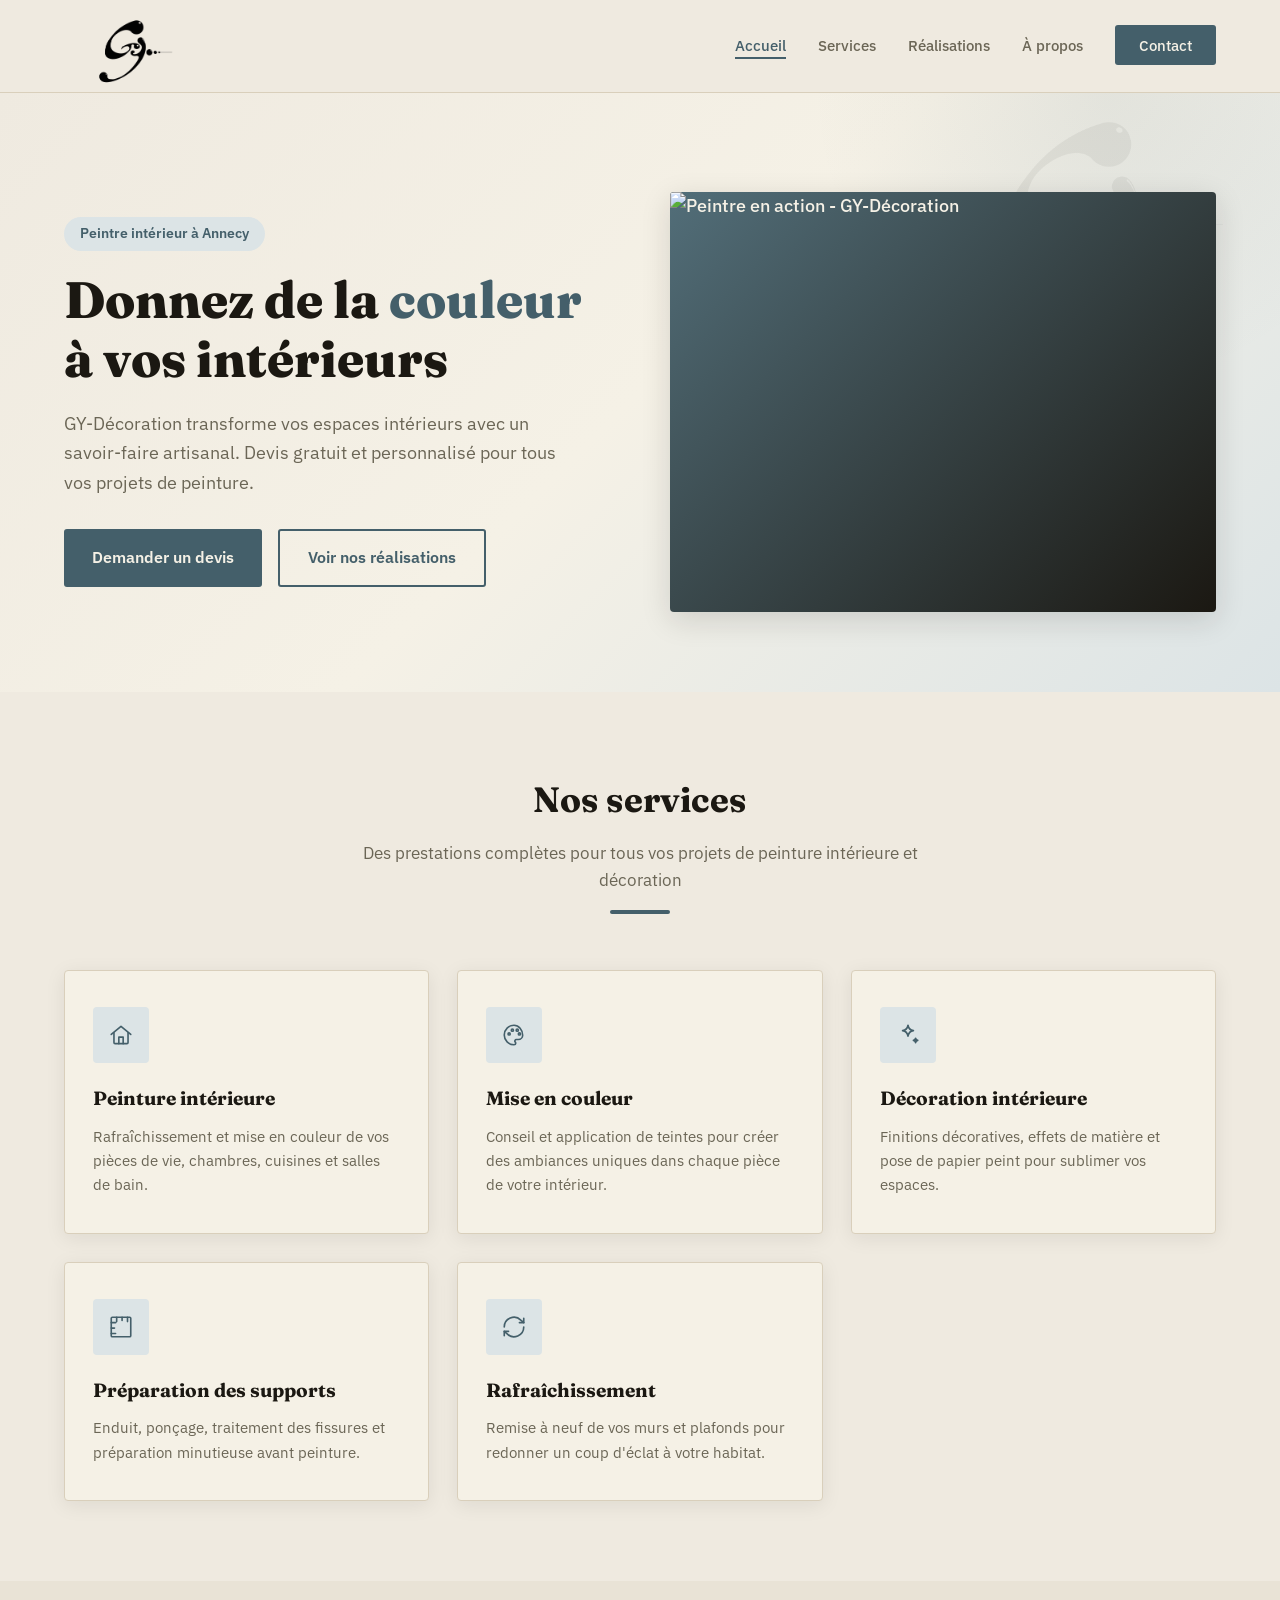
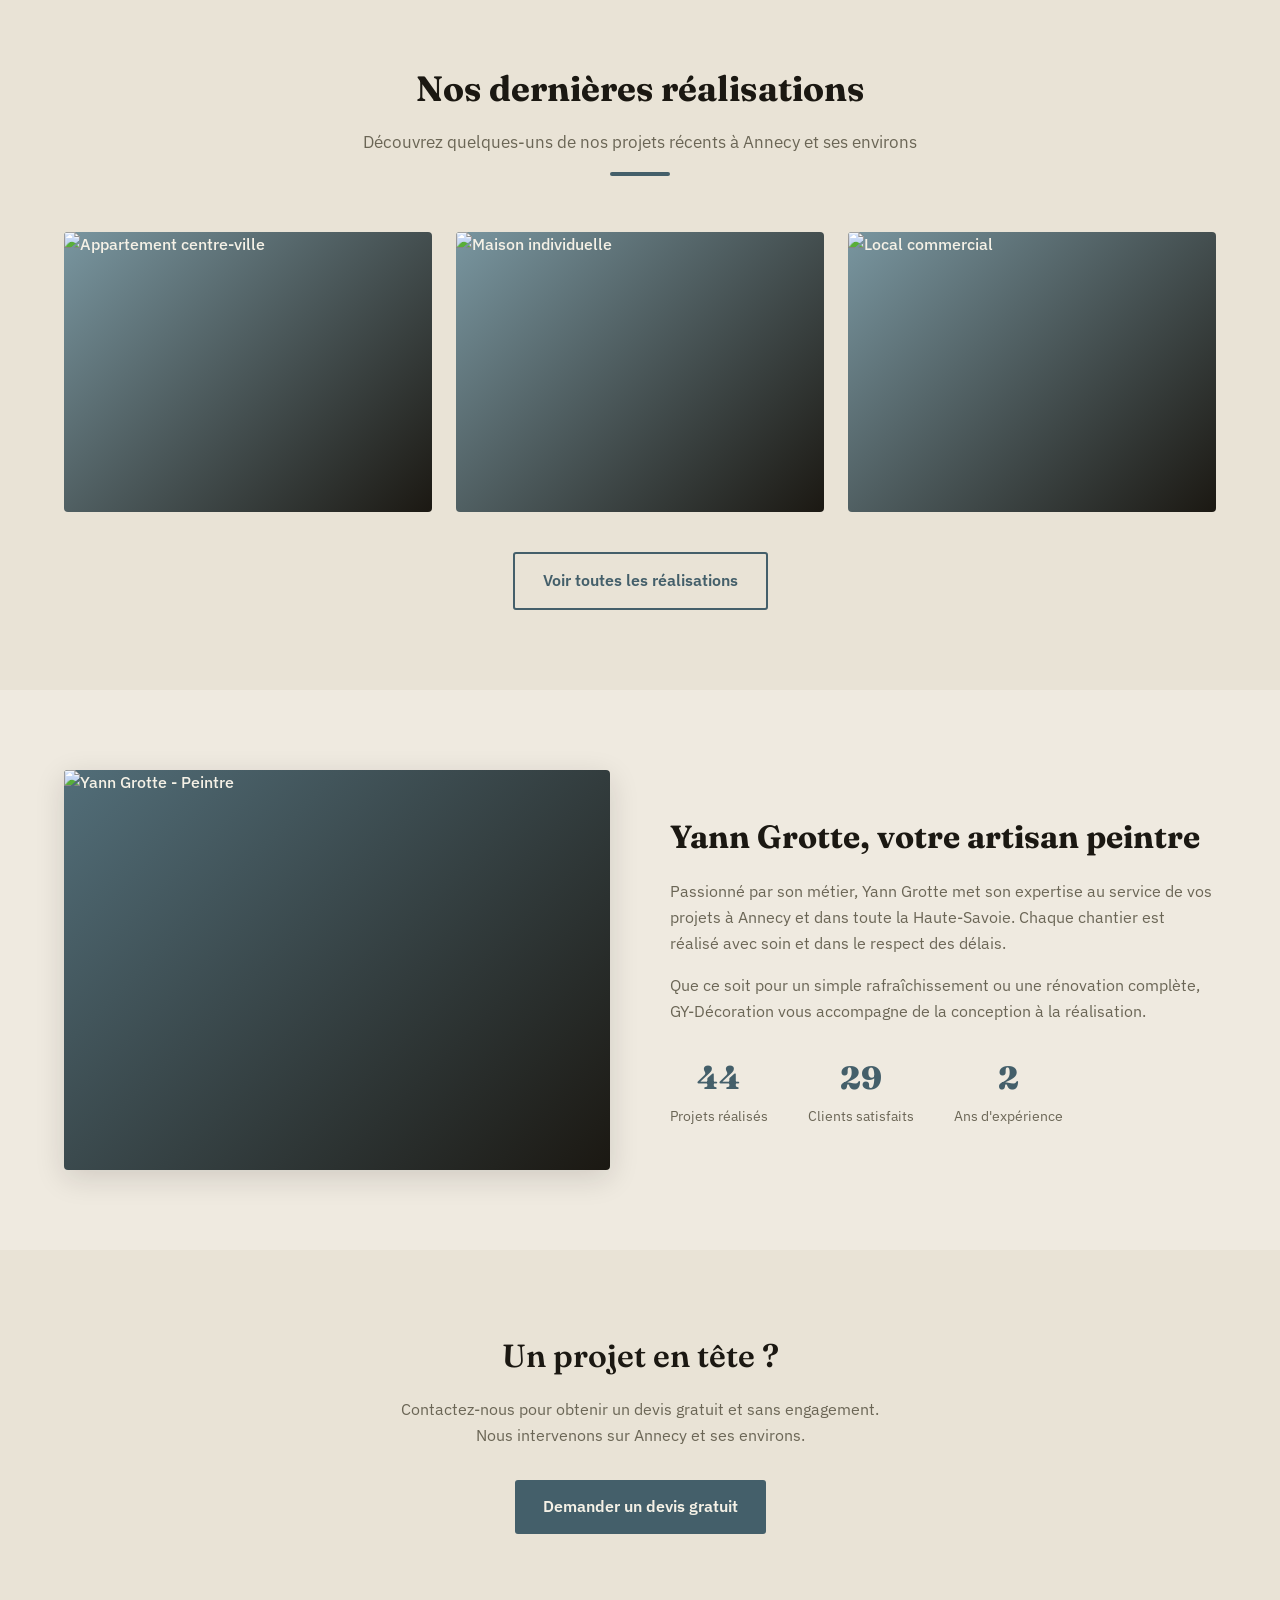
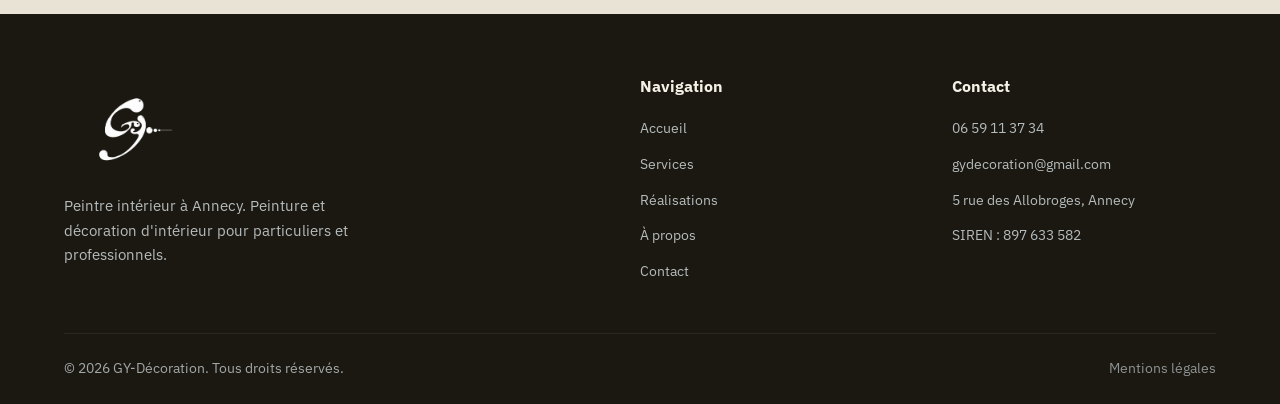
==== index.html @ 1b8e7535 "Site vitrine GY-Décoration : direction Noir & Matière, formulaire fonctionnel, mentions légales et S" ====
<!doctype html>
<html lang="fr">
  <head>
    <meta charset="UTF-8" />
    <meta name="viewport" content="width=device-width, initial-scale=1.0" />
    <title>GY-Décoration | Peintre intérieur à Annecy</title>
    <meta
      name="description"
      content="GY-Décoration, votre peintre intérieur à Annecy. Yann Grotte vous accompagne dans tous vos projets de peinture et décoration d'intérieur."
    />
    <meta property="og:type" content="website" />
    <meta property="og:title" content="GY-Décoration | Peintre intérieur à Annecy" />
    <meta property="og:description" content="GY-Décoration, votre peintre intérieur à Annecy. Yann Grotte vous accompagne dans tous vos projets de peinture et décoration d'intérieur." />
    <meta property="og:image" content="https://gy-decoration.fr/img/logo-gy.png" />
    <meta property="og:url" content="https://gy-decoration.fr/index.html" />
    <meta property="og:locale" content="fr_FR" />
    <meta name="twitter:card" content="summary_large_image" />
    <meta name="twitter:title" content="GY-Décoration | Peintre intérieur à Annecy" />
    <meta name="twitter:description" content="GY-Décoration, votre peintre intérieur à Annecy. Yann Grotte vous accompagne dans tous vos projets de peinture et décoration d'intérieur." />
    <meta name="twitter:image" content="https://gy-decoration.fr/img/logo-gy.png" />
    <link rel="canonical" href="https://gy-decoration.fr/index.html" />
    <link rel="preconnect" href="https://fonts.googleapis.com" />
    <link rel="preconnect" href="https://fonts.gstatic.com" crossorigin />
    <link
      href="https://fonts.googleapis.com/css2?family=Fraunces:opsz,wght@9..144,400;9..144,600&family=IBM+Plex+Sans:wght@400;500;600&display=swap"
      rel="stylesheet"
    />
    <link rel="icon" href="img/logo-gy.png" type="image/png" />
    <link rel="stylesheet" href="css/style.css" />
  </head>
  <body>
    <!-- HEADER -->
    <header class="header" id="header">
      <div class="container">
        <a href="index.html" class="logo"
          ><img src="img/logo-gy.png" alt=""
        /></a>
        <nav>
          <ul class="nav-links" id="navLinks">
            <li><a href="index.html" class="active">Accueil</a></li>
            <li><a href="services.html">Services</a></li>
            <li><a href="realisations.html">Réalisations</a></li>
            <li><a href="a-propos.html">À propos</a></li>
            <li><a href="contact.html" class="nav-cta">Contact</a></li>
          </ul>
        </nav>
        <button class="burger" id="burger" aria-label="Menu">
          <span></span>
          <span></span>
          <span></span>
        </button>
      </div>
    </header>

    <!-- HERO -->
    <section class="hero">
      <img src="img/logo-gy.png" alt="" class="hero-watermark" />
      <div class="container">
        <div class="hero-content">
          <span class="hero-badge">Peintre intérieur à Annecy</span>
          <h1>
            Donnez de la <span class="highlight">couleur</span> à vos intérieurs
          </h1>
          <p>
            GY-Décoration transforme vos espaces intérieurs avec un savoir-faire
            artisanal. Devis gratuit et personnalisé pour tous vos projets de
            peinture.
          </p>
          <div class="hero-buttons">
            <a href="contact.html" class="btn btn-primary">Demander un devis</a>
            <a href="realisations.html" class="btn btn-outline"
              >Voir nos réalisations</a
            >
          </div>
        </div>
        <div class="hero-image">
          <img
            src="https://images.pexels.com/photos/6474471/pexels-photo-6474471.jpeg?auto=compress&cs=tinysrgb&w=800&h=600&fit=crop"
            alt="Peintre en action - GY-Décoration"
            class="placeholder-img"
            style="object-fit: cover"
          />
        </div>
      </div>
    </section>

    <!-- SERVICES APERCU -->
    <section class="section" id="services">
      <div class="container">
        <div class="section-header">
          <h2>Nos services</h2>
          <p>
            Des prestations complètes pour tous vos projets de peinture
            intérieure et décoration
          </p>
          <div class="line"></div>
        </div>
        <div class="services-grid">
          <div class="service-card">
            <div class="service-icon"><svg viewBox="0 0 24 24" fill="none" stroke="currentColor" stroke-width="1.5" stroke-linecap="round" stroke-linejoin="round" width="26" height="26"><path d="M3 11.5 12 4l9 7.5"/><path d="M5.5 10v9a1 1 0 0 0 1 1h11a1 1 0 0 0 1-1v-9"/><path d="M10 20v-6h4v6"/></svg></div>
            <h3>Peinture intérieure</h3>
            <p>
              Rafraîchissement et mise en couleur de vos pièces de vie,
              chambres, cuisines et salles de bain.
            </p>
          </div>
          <div class="service-card">
            <div class="service-icon"><svg viewBox="0 0 24 24" fill="none" stroke="currentColor" stroke-width="1.5" stroke-linecap="round" stroke-linejoin="round" width="26" height="26"><path d="M12 3a9 9 0 1 0 0 18c1.1 0 1.6-.6 1.6-1.4 0-.4-.15-.75-.4-1a1.4 1.4 0 0 1 1-2.4H16a4 4 0 0 0 4-4c0-5-3.6-9.2-8-9.2Z"/><circle cx="7.5" cy="11" r="1"/><circle cx="10.5" cy="7.5" r="1"/><circle cx="15" cy="7.5" r="1"/><circle cx="17" cy="11" r="1"/></svg></div>
            <h3>Mise en couleur</h3>
            <p>
              Conseil et application de teintes pour créer des ambiances uniques
              dans chaque pièce de votre intérieur.
            </p>
          </div>
          <div class="service-card">
            <div class="service-icon"><svg viewBox="0 0 24 24" fill="none" stroke="currentColor" stroke-width="1.5" stroke-linecap="round" stroke-linejoin="round" width="26" height="26"><path d="M12 3c.6 3.2 2 4.6 5 5-3 .4-4.4 1.8-5 5-.6-3.2-2-4.6-5-5 3-.4 4.4-1.8 5-5Z"/><path d="M19 15c.2 1.2.8 1.8 2 2-1.2.2-1.8.8-2 2-.2-1.2-.8-1.8-2-2 1.2-.2 1.8-.8 2-2Z"/></svg></div>
            <h3>Décoration intérieure</h3>
            <p>
              Finitions décoratives, effets de matière et pose de papier peint
              pour sublimer vos espaces.
            </p>
          </div>
          <div class="service-card">
            <div class="service-icon"><svg viewBox="0 0 24 24" fill="none" stroke="currentColor" stroke-width="1.5" stroke-linecap="round" stroke-linejoin="round" width="26" height="26"><rect x="3" y="3" width="18" height="18" rx="1"/><path d="M3 8h4M3 13h3M3 18h4M8 3v4M13 3v3M18 3v4"/></svg></div>
            <h3>Préparation des supports</h3>
            <p>
              Enduit, ponçage, traitement des fissures et préparation minutieuse
              avant peinture.
            </p>
          </div>
          <div class="service-card">
            <div class="service-icon"><svg viewBox="0 0 24 24" fill="none" stroke="currentColor" stroke-width="1.5" stroke-linecap="round" stroke-linejoin="round" width="26" height="26"><path d="M3 12a9 9 0 0 1 15.3-6.4L21 8"/><path d="M21 4v4h-4"/><path d="M21 12a9 9 0 0 1-15.3 6.4L3 16"/><path d="M3 20v-4h4"/></svg></div>
            <h3>Rafraîchissement</h3>
            <p>
              Remise à neuf de vos murs et plafonds pour redonner un coup
              d'éclat à votre habitat.
            </p>
          </div>
        </div>
      </div>
    </section>

    <!-- REALISATIONS APERCU -->
    <section class="section section-alt">
      <div class="container">
        <div class="section-header">
          <h2>Nos dernières réalisations</h2>
          <p>
            Découvrez quelques-uns de nos projets récents à Annecy et ses
            environs
          </p>
          <div class="line"></div>
        </div>
        <div class="gallery-grid">
          <div class="gallery-item">
            <img
              src="https://images.pexels.com/photos/1643383/pexels-photo-1643383.jpeg?auto=compress&cs=tinysrgb&w=600&h=400&fit=crop"
              alt="Appartement centre-ville"
              class="placeholder-img"
              style="object-fit: cover"
            />
            <div class="gallery-overlay">
              <h3>Appartement centre-ville</h3>
              <p>Peinture intérieure complète</p>
            </div>
          </div>
          <div class="gallery-item">
            <img
              src="https://images.pexels.com/photos/3316922/pexels-photo-3316922.jpeg?auto=compress&cs=tinysrgb&w=600&h=400&fit=crop"
              alt="Maison individuelle"
              class="placeholder-img"
              style="object-fit: cover"
            />
            <div class="gallery-overlay">
              <h3>Maison individuelle</h3>
              <p>Peinture séjour et chambres</p>
            </div>
          </div>
          <div class="gallery-item">
            <img
              src="https://images.pexels.com/photos/6035357/pexels-photo-6035357.jpeg?auto=compress&cs=tinysrgb&w=600&h=400&fit=crop"
              alt="Local commercial"
              class="placeholder-img"
              style="object-fit: cover"
            />
            <div class="gallery-overlay">
              <h3>Local commercial</h3>
              <p>Peinture et décoration intérieure</p>
            </div>
          </div>
        </div>
        <div style="text-align: center; margin-top: 40px">
          <a href="realisations.html" class="btn btn-outline"
            >Voir toutes les réalisations</a
          >
        </div>
      </div>
    </section>

    <!-- A PROPOS APERCU -->
    <section class="section">
      <div class="container">
        <div class="about-content">
          <div class="about-image">
            <img
              src="https://images.pexels.com/photos/5691471/pexels-photo-5691471.jpeg?auto=compress&cs=tinysrgb&w=600&h=500&fit=crop"
              alt="Yann Grotte - Peintre"
              class="placeholder-img"
              style="object-fit: cover"
            />
          </div>
          <div class="about-text">
            <h2>Yann Grotte, votre artisan peintre</h2>
            <p>
              Passionné par son métier, Yann Grotte met son expertise au service
              de vos projets à Annecy et dans toute la Haute-Savoie. Chaque
              chantier est réalisé avec soin et dans le respect des délais.
            </p>
            <p>
              Que ce soit pour un simple rafraîchissement ou une rénovation
              complète, GY-Décoration vous accompagne de la conception à la
              réalisation.
            </p>
            <div class="about-stats">
              <div class="stat">
                <span class="number" data-count="150">0</span>
                <span class="label">Projets réalisés</span>
              </div>
              <div class="stat">
                <span class="number" data-count="100">0</span>
                <span class="label">Clients satisfaits</span>
              </div>
              <div class="stat">
                <span class="number" data-count="10">0</span>
                <span class="label">Ans d'expérience</span>
              </div>
            </div>
          </div>
        </div>
      </div>
    </section>

    <!-- CTA -->
    <section class="section section-alt">
      <div class="container" style="text-align: center">
        <h2
          style="font-size: 2rem; color: var(--blue-900); margin-bottom: 16px"
        >
          Un projet en tête ?
        </h2>
        <p
          style="
            color: var(--gray-600);
            margin-bottom: 32px;
            max-width: 500px;
            margin-left: auto;
            margin-right: auto;
          "
        >
          Contactez-nous pour obtenir un devis gratuit et sans engagement. Nous
          intervenons sur Annecy et ses environs.
        </p>
        <a href="contact.html" class="btn btn-primary"
          >Demander un devis gratuit</a
        >
      </div>
    </section>

    <!-- FOOTER -->
    <footer class="footer">
      <div class="container">
        <div class="footer-grid">
          <div class="footer-brand">
            <a href="index.html" class="logo"
              ><img src="img/logo-gy.png" alt=""
            /></a>
            <p>
              Peintre intérieur à Annecy. Peinture et décoration d'intérieur
              pour particuliers et professionnels.
            </p>
          </div>
          <div>
            <h4>Navigation</h4>
            <ul>
              <li><a href="index.html">Accueil</a></li>
              <li><a href="services.html">Services</a></li>
              <li><a href="realisations.html">Réalisations</a></li>
              <li><a href="a-propos.html">À propos</a></li>
              <li><a href="contact.html">Contact</a></li>
            </ul>
          </div>
          <div>
            <h4>Contact</h4>
            <ul>
              <li><a href="tel:0659113734">06 59 11 37 34</a></li>
              <li>
                <a href="mailto:gydecoration@gmail.com"
                  >gydecoration@gmail.com</a
                >
              </li>
              <li><a href="#">5 rue des Allobroges, Annecy</a></li>
              <li><a href="#">SIREN : 897 633 582</a></li>
            </ul>
          </div>
        </div>
        <div class="footer-bottom">
          <span>&copy; 2026 GY-Décoration. Tous droits réservés.</span>
          <span><a href="mentions-legales.html" style="opacity: 0.85">Mentions légales</a></span>
        </div>
      </div>
    </footer>

    <script src="js/main.js"></script>
  </body>
</html>
---- css/style.css ----
/* ===== RESET & BASE ===== */
*,
*::before,
*::after {
  margin: 0;
  padding: 0;
  box-sizing: border-box;
}

:root {
  /* Direction "Noir et Matiere" : les noms de variables sont conserves
     pour ne pas casser les var() utilisees en inline dans les pages,
     mais portent desormais la palette plâtre, encre et ardoise. */
  --blue-900: #1b1812;
  --blue-700: #445f6a;
  --blue-600: #526e79;
  --blue-500: #7996a0;
  --blue-100: #dce4e6;
  --blue-50: #efeae0;
  --white: #f5f1e6;
  --gray-50: #e9e3d6;
  --gray-100: #e4dcc8;
  --gray-200: #d9cfbb;
  --gray-400: #a69c89;
  --gray-600: #6b6656;
  --gray-800: #2a251c;
  --shadow: 0 4px 20px rgba(27, 24, 18, 0.08);
  --shadow-lg: 0 8px 30px rgba(27, 24, 18, 0.14);
  --radius: 4px;
  --transition: 0.3s ease;
}

html {
  scroll-behavior: smooth;
}

body {
  font-family: 'IBM Plex Sans', system-ui, -apple-system, sans-serif;
  color: var(--gray-800);
  line-height: 1.6;
  background: var(--blue-50);
}

h1, h2, h3,
.hero h1,
.section-header h2,
.about-text h2,
.service-card h3,
.gallery-overlay h3,
.stat .number,
.contact-info h3,
.contact-form h3 {
  font-family: 'Fraunces', serif;
  font-weight: 600;
}

a {
  text-decoration: none;
  color: inherit;
}

ul {
  list-style: none;
}

img {
  max-width: 100%;
  display: block;
}

.container {
  max-width: 1200px;
  margin: 0 auto;
  padding: 0 24px;
}

/* ===== HEADER ===== */
.header {
  position: fixed;
  top: 0;
  left: 0;
  width: 100%;
  z-index: 1000;
  background: rgba(239, 234, 224, 0.92);
  backdrop-filter: blur(10px);
  border-bottom: 1px solid var(--gray-200);
  transition: var(--transition);
}

.header.scrolled {
  box-shadow: var(--shadow);
}

.header .container {
  display: flex;
  align-items: center;
  justify-content: space-between;
  height: 92px;
}

.logo {
  height: 100px;
  width: 150px;
  object-fit: contain;
}

.logo span {
  color: var(--blue-900);
}

.nav-links {
  display: flex;
  gap: 32px;
}

.nav-links a {
  font-size: 0.95rem;
  font-weight: 500;
  color: var(--gray-600);
  transition: var(--transition);
  position: relative;
}

.nav-links a::after {
  content: '';
  position: absolute;
  bottom: -4px;
  left: 0;
  width: 0;
  height: 2px;
  background: var(--blue-700);
  transition: var(--transition);
}

.nav-links a:hover,
.nav-links a.active {
  color: var(--blue-700);
}

.nav-links a:hover::after,
.nav-links a.active::after {
  width: 100%;
}

.nav-cta {
  background: var(--blue-700);
  color: var(--white) !important;
  padding: 10px 24px;
  border-radius: 3px;
  font-weight: 600;
  transition: var(--transition);
}

.nav-cta::after {
  display: none !important;
}

.nav-cta:hover {
  background: var(--blue-900);
  color: var(--white) !important;
}

/* Burger menu */
.burger {
  display: none;
  flex-direction: column;
  gap: 5px;
  cursor: pointer;
  background: none;
  border: none;
  padding: 4px;
}

.burger span {
  width: 24px;
  height: 2px;
  background: var(--gray-800);
  transition: var(--transition);
  border-radius: 2px;
}

.burger.active span:nth-child(1) {
  transform: rotate(45deg) translate(5px, 5px);
}

.burger.active span:nth-child(2) {
  opacity: 0;
}

.burger.active span:nth-child(3) {
  transform: rotate(-45deg) translate(5px, -5px);
}

/* ===== HERO ===== */
.hero {
  margin-top: 92px;
  padding: 100px 0 80px;
  background: linear-gradient(135deg, var(--blue-50) 0%, var(--white) 50%, var(--blue-100) 100%);
  position: relative;
  overflow: hidden;
}

.hero-watermark {
  position: absolute;
  top: -8%;
  right: -6%;
  width: 480px;
  max-width: 45vw;
  opacity: 0.05;
  pointer-events: none;
  z-index: 0;
}

.hero::before {
  content: '';
  position: absolute;
  top: -50%;
  right: -10%;
  width: 600px;
  height: 600px;
  border-radius: 50%;
  background: radial-gradient(circle, rgba(68, 95, 106, 0.08) 0%, transparent 70%);
}

.hero .container {
  display: flex;
  align-items: center;
  gap: 60px;
  position: relative;
  z-index: 1;
}

.hero-content {
  flex: 1;
}

.hero-badge {
  display: inline-block;
  background: var(--blue-100);
  color: var(--blue-700);
  padding: 6px 16px;
  border-radius: 20px;
  font-size: 0.85rem;
  font-weight: 600;
  margin-bottom: 20px;
}

.hero h1 {
  font-size: 3.2rem;
  font-weight: 800;
  line-height: 1.15;
  color: var(--blue-900);
  margin-bottom: 20px;
}

.hero h1 .highlight {
  color: var(--blue-700);
}

.hero p {
  font-size: 1.15rem;
  color: var(--gray-600);
  max-width: 500px;
  margin-bottom: 32px;
}

.hero-buttons {
  display: flex;
  gap: 16px;
  flex-wrap: wrap;
}

.hero-image {
  flex: 1;
  position: relative;
}

.hero-image .placeholder-img {
  width: 100%;
  height: 420px;
  background: linear-gradient(135deg, var(--blue-600), var(--blue-900));
  border-radius: var(--radius);
  display: flex;
  align-items: center;
  justify-content: center;
  color: var(--white);
  font-size: 1.1rem;
  font-weight: 500;
  box-shadow: var(--shadow-lg);
}

/* ===== BUTTONS ===== */
.btn {
  display: inline-flex;
  align-items: center;
  gap: 8px;
  padding: 14px 28px;
  border-radius: 3px;
  font-size: 1rem;
  font-weight: 600;
  cursor: pointer;
  transition: var(--transition);
  border: none;
}

.btn-primary {
  background: var(--blue-700);
  color: var(--white);
}

.btn-primary:hover {
  background: var(--blue-900);
  transform: translateY(-2px);
  box-shadow: 0 4px 12px rgba(27, 24, 18, 0.25);
}

.btn-outline {
  background: transparent;
  color: var(--blue-700);
  border: 2px solid var(--blue-700);
}

.btn-outline:hover {
  background: var(--blue-700);
  color: var(--white);
  transform: translateY(-2px);
}

/* ===== SECTIONS ===== */
.section {
  padding: 80px 0;
}

.section-alt {
  background: var(--gray-50);
}

.section-header {
  text-align: center;
  margin-bottom: 56px;
}

.section-header h2 {
  font-size: 2.2rem;
  font-weight: 700;
  color: var(--blue-900);
  margin-bottom: 12px;
}

.section-header p {
  font-size: 1.05rem;
  color: var(--gray-600);
  max-width: 600px;
  margin: 0 auto;
}

.section-header .line {
  width: 60px;
  height: 4px;
  background: var(--blue-700);
  border-radius: 2px;
  margin: 16px auto 0;
}

/* ===== SERVICES ===== */
.services-grid {
  display: grid;
  grid-template-columns: repeat(3, 1fr);
  gap: 28px;
}

.service-card {
  background: var(--white);
  padding: 36px 28px;
  border-radius: var(--radius);
  box-shadow: var(--shadow);
  transition: var(--transition);
  border: 1px solid var(--gray-200);
}

.service-card:hover {
  transform: translateY(-6px);
  box-shadow: var(--shadow-lg);
  border-color: var(--blue-500);
}

.service-icon {
  width: 56px;
  height: 56px;
  background: var(--blue-100);
  color: var(--blue-700);
  border-radius: 4px;
  display: flex;
  align-items: center;
  justify-content: center;
  font-size: 1.6rem;
  margin-bottom: 20px;
}

.service-card h3 {
  font-size: 1.2rem;
  font-weight: 700;
  color: var(--blue-900);
  margin-bottom: 10px;
}

.service-card p {
  font-size: 0.95rem;
  color: var(--gray-600);
}

/* ===== REALISATIONS ===== */
.gallery-grid {
  display: grid;
  grid-template-columns: repeat(3, 1fr);
  gap: 24px;
}

.gallery-item {
  position: relative;
  border-radius: var(--radius);
  overflow: hidden;
  cursor: pointer;
}

.gallery-item .placeholder-img {
  width: 100%;
  height: 280px;
  background: linear-gradient(135deg, var(--blue-500), var(--blue-900));
  display: flex;
  align-items: center;
  justify-content: center;
  color: var(--white);
  font-weight: 500;
  transition: var(--transition);
}

.gallery-overlay {
  position: absolute;
  inset: 0;
  background: linear-gradient(to top, rgba(27, 24, 18, 0.85), transparent);
  display: flex;
  flex-direction: column;
  justify-content: flex-end;
  padding: 24px;
  opacity: 0;
  transition: var(--transition);
}

.gallery-item:hover .gallery-overlay {
  opacity: 1;
}

.gallery-item:hover .placeholder-img {
  transform: scale(1.05);
}

.gallery-overlay h3 {
  color: var(--white);
  font-size: 1.1rem;
  margin-bottom: 4px;
}

.gallery-overlay p {
  color: var(--blue-100);
  font-size: 0.9rem;
}

/* ===== A PROPOS ===== */
.about-content {
  display: flex;
  align-items: center;
  gap: 60px;
}

.about-image {
  flex: 1;
}

.about-image .placeholder-img {
  width: 100%;
  height: 400px;
  background: linear-gradient(135deg, var(--blue-600), var(--blue-900));
  border-radius: var(--radius);
  display: flex;
  align-items: center;
  justify-content: center;
  color: var(--white);
  font-weight: 500;
  box-shadow: var(--shadow-lg);
}

.about-text {
  flex: 1;
}

.about-text h2 {
  font-size: 2rem;
  font-weight: 700;
  color: var(--blue-900);
  margin-bottom: 16px;
}

.about-text p {
  color: var(--gray-600);
  margin-bottom: 16px;
  font-size: 1.02rem;
}

.about-stats {
  display: flex;
  gap: 40px;
  margin-top: 28px;
}

.stat {
  text-align: center;
}

.stat .number {
  font-size: 2rem;
  font-weight: 800;
  color: var(--blue-700);
  display: block;
}

.stat .label {
  font-size: 0.85rem;
  color: var(--gray-600);
  margin-top: 4px;
}

/* ===== CONTACT ===== */
.contact-wrapper {
  display: grid;
  grid-template-columns: 1fr 1fr;
  gap: 48px;
}

.contact-info h3 {
  font-size: 1.4rem;
  font-weight: 700;
  color: var(--blue-900);
  margin-bottom: 16px;
}

.contact-info p {
  color: var(--gray-600);
  margin-bottom: 28px;
}

.contact-detail {
  display: flex;
  align-items: center;
  gap: 16px;
  margin-bottom: 20px;
}

.contact-detail .icon {
  width: 48px;
  height: 48px;
  background: var(--blue-100);
  color: var(--blue-700);
  border-radius: 4px;
  display: flex;
  align-items: center;
  justify-content: center;
  font-size: 1.2rem;
  flex-shrink: 0;
}

.contact-detail .text strong {
  display: block;
  color: var(--blue-900);
  font-size: 0.95rem;
}

.contact-detail .text span {
  color: var(--gray-600);
  font-size: 0.9rem;
}

/* ===== FORM ===== */
.contact-form {
  background: var(--white);
  padding: 36px;
  border-radius: var(--radius);
  box-shadow: var(--shadow);
  border: 1px solid var(--gray-200);
}

.form-group {
  margin-bottom: 20px;
}

.form-group label {
  display: block;
  font-size: 0.9rem;
  font-weight: 600;
  color: var(--blue-900);
  margin-bottom: 6px;
}

.form-group input,
.form-group textarea,
.form-group select {
  width: 100%;
  padding: 12px 16px;
  border: 1px solid var(--gray-200);
  border-radius: 4px;
  font-size: 0.95rem;
  font-family: inherit;
  transition: var(--transition);
  background: var(--gray-50);
}

.form-group input:focus,
.form-group textarea:focus,
.form-group select:focus {
  outline: none;
  border-color: var(--blue-600);
  box-shadow: 0 0 0 3px rgba(68, 95, 106, 0.15);
  background: var(--white);
}

.form-group textarea {
  resize: vertical;
  min-height: 120px;
}

.form-row {
  display: grid;
  grid-template-columns: 1fr 1fr;
  gap: 16px;
}

.form-submit {
  width: 100%;
  padding: 14px;
  background: var(--blue-700);
  color: var(--white);
  border: none;
  border-radius: 4px;
  font-size: 1rem;
  font-weight: 600;
  cursor: pointer;
  transition: var(--transition);
}

.form-submit:hover {
  background: var(--blue-900);
}

/* ===== FOOTER ===== */
.footer {
  background: var(--blue-900);
  color: var(--white);
  padding: 60px 0 24px;
}

.footer-grid {
  display: grid;
  grid-template-columns: 2fr 1fr 1fr;
  gap: 48px;
  margin-bottom: 40px;
}

.footer-brand .logo {
  color: var(--white);
  font-size: 1.5rem;
  margin-bottom: 12px;
  display: inline-block;
}

.footer-brand .logo img {
  filter: brightness(0) invert(1);
}

.footer-brand .logo span {
  color: var(--blue-500);
}

.footer-brand p {
  color: var(--blue-100);
  font-size: 0.95rem;
  opacity: 0.8;
  max-width: 320px;
}

.footer h4 {
  font-size: 1rem;
  font-weight: 700;
  margin-bottom: 16px;
  color: var(--white);
}

.footer ul li {
  margin-bottom: 10px;
}

.footer ul li a {
  color: var(--blue-100);
  opacity: 0.8;
  font-size: 0.9rem;
  transition: var(--transition);
}

.footer ul li a:hover {
  opacity: 1;
  color: var(--white);
}

.footer-bottom {
  border-top: 1px solid rgba(255, 255, 255, 0.1);
  padding-top: 24px;
  display: flex;
  justify-content: space-between;
  align-items: center;
  font-size: 0.85rem;
  color: var(--blue-100);
  opacity: 0.7;
}

/* ===== RESPONSIVE ===== */
@media (max-width: 968px) {
  .hero .container {
    flex-direction: column;
    text-align: center;
  }

  .hero p {
    margin: 0 auto 32px;
  }

  .hero-buttons {
    justify-content: center;
  }

  .hero h1 {
    font-size: 2.4rem;
  }

  .services-grid {
    grid-template-columns: repeat(2, 1fr);
  }

  .gallery-grid {
    grid-template-columns: repeat(2, 1fr);
  }

  .about-content {
    flex-direction: column;
  }

  .contact-wrapper {
    grid-template-columns: 1fr;
  }

  .footer {
    padding: 48px 0 20px;
  }

  .footer-grid {
    grid-template-columns: 1fr 1fr;
    gap: 32px;
  }

  .footer-brand {
    grid-column: 1 / -1;
  }

  .footer-brand p {
    max-width: 100%;
  }
}

@media (max-width: 640px) {
  .nav-links {
    position: fixed;
    top: 92px;
    left: 0;
    width: 100%;
    background: var(--white);
    flex-direction: column;
    align-items: center;
    padding: 32px 0;
    gap: 24px;
    box-shadow: var(--shadow-lg);
    transform: translateY(-120%);
    transition: var(--transition);
  }

  .nav-links.open {
    transform: translateY(0);
  }

  .burger {
    display: flex;
  }

  .hero {
    padding: 60px 0;
  }

  .hero h1 {
    font-size: 2rem;
  }

  .services-grid {
    grid-template-columns: 1fr;
  }

  .gallery-grid {
    grid-template-columns: 1fr;
  }

  .about-stats {
    justify-content: center;
  }

  .form-row {
    grid-template-columns: 1fr;
  }

  .footer {
    padding: 40px 0 20px;
  }

  .footer-grid {
    grid-template-columns: 1fr 1fr;
    gap: 28px;
    margin-bottom: 28px;
    text-align: center;
  }

  .footer-brand {
    grid-column: 1 / -1;
  }

  .footer-brand p {
    max-width: 100%;
    margin: 0 auto;
  }

  .footer h4 {
    margin-bottom: 12px;
  }

  .footer ul li {
    margin-bottom: 8px;
  }

  .footer-bottom {
    flex-direction: column;
    gap: 8px;
    text-align: center;
  }

  .section {
    padding: 60px 0;
  }
}
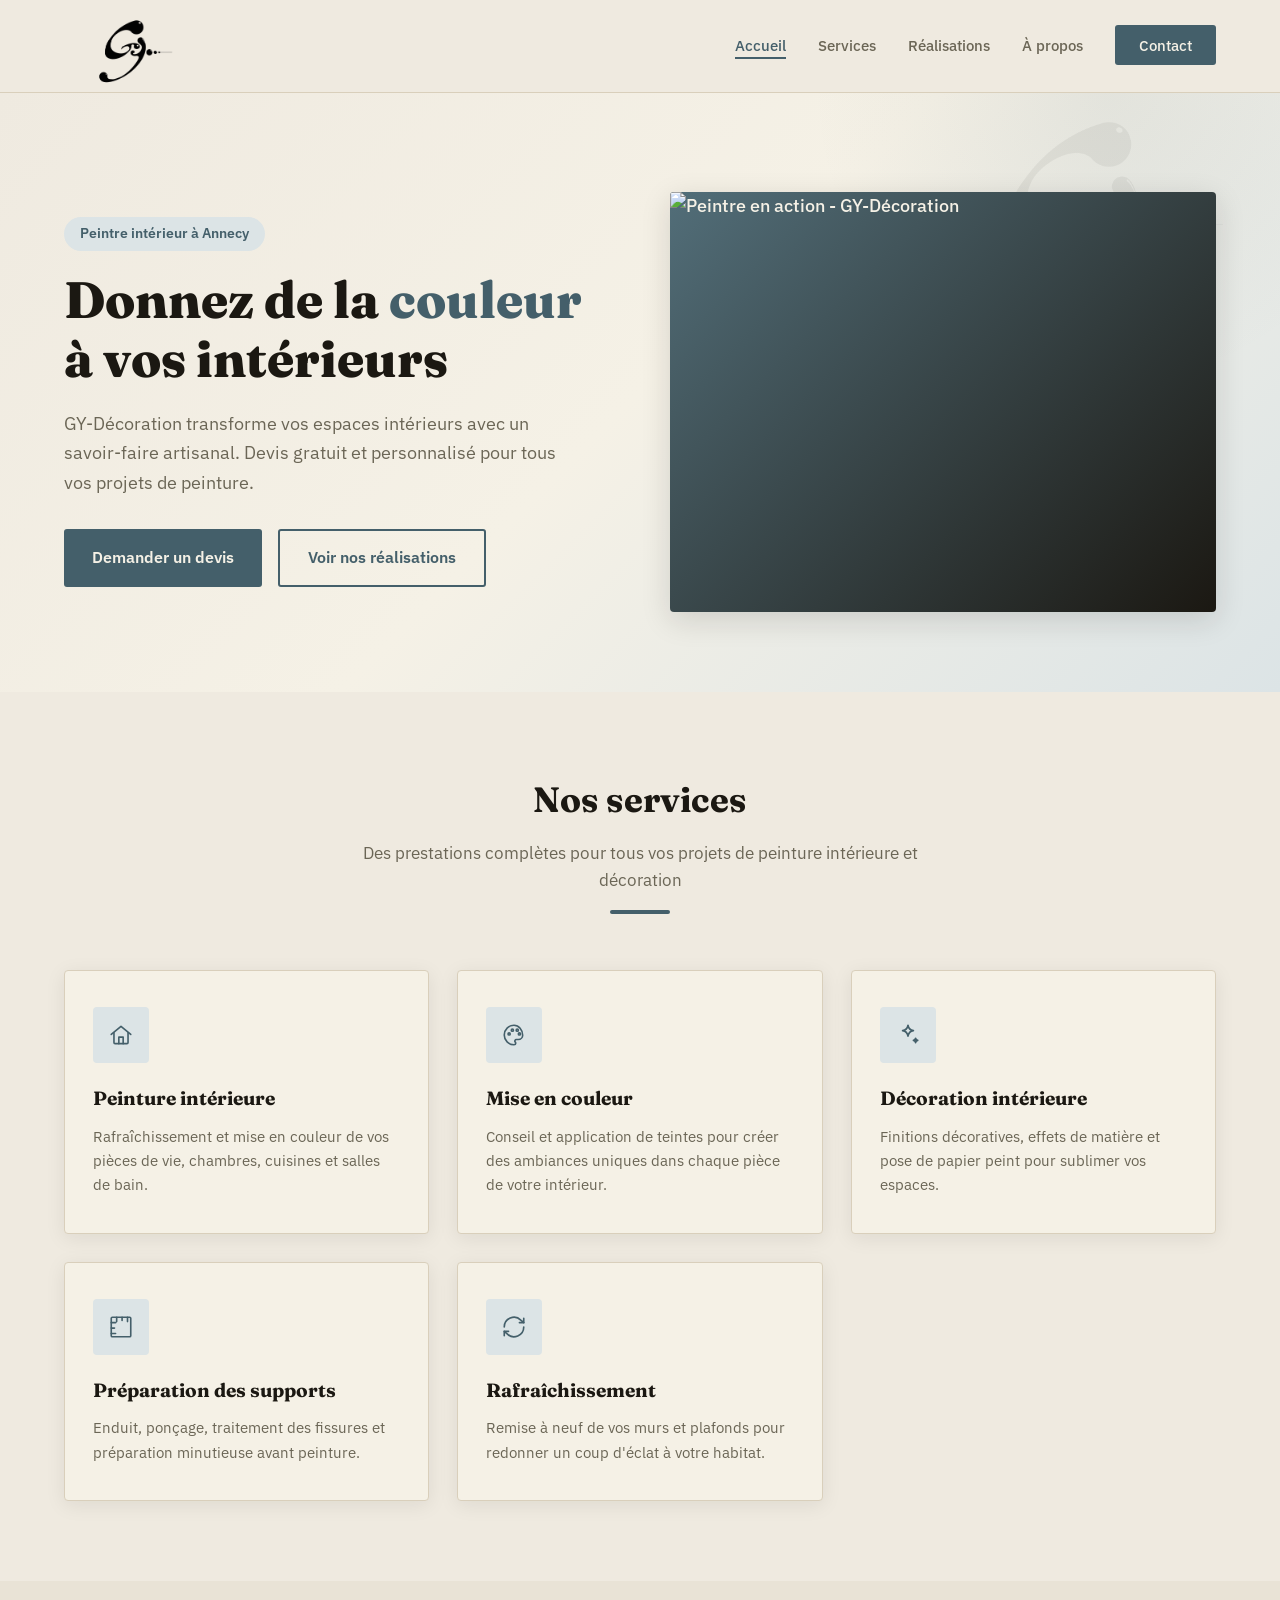
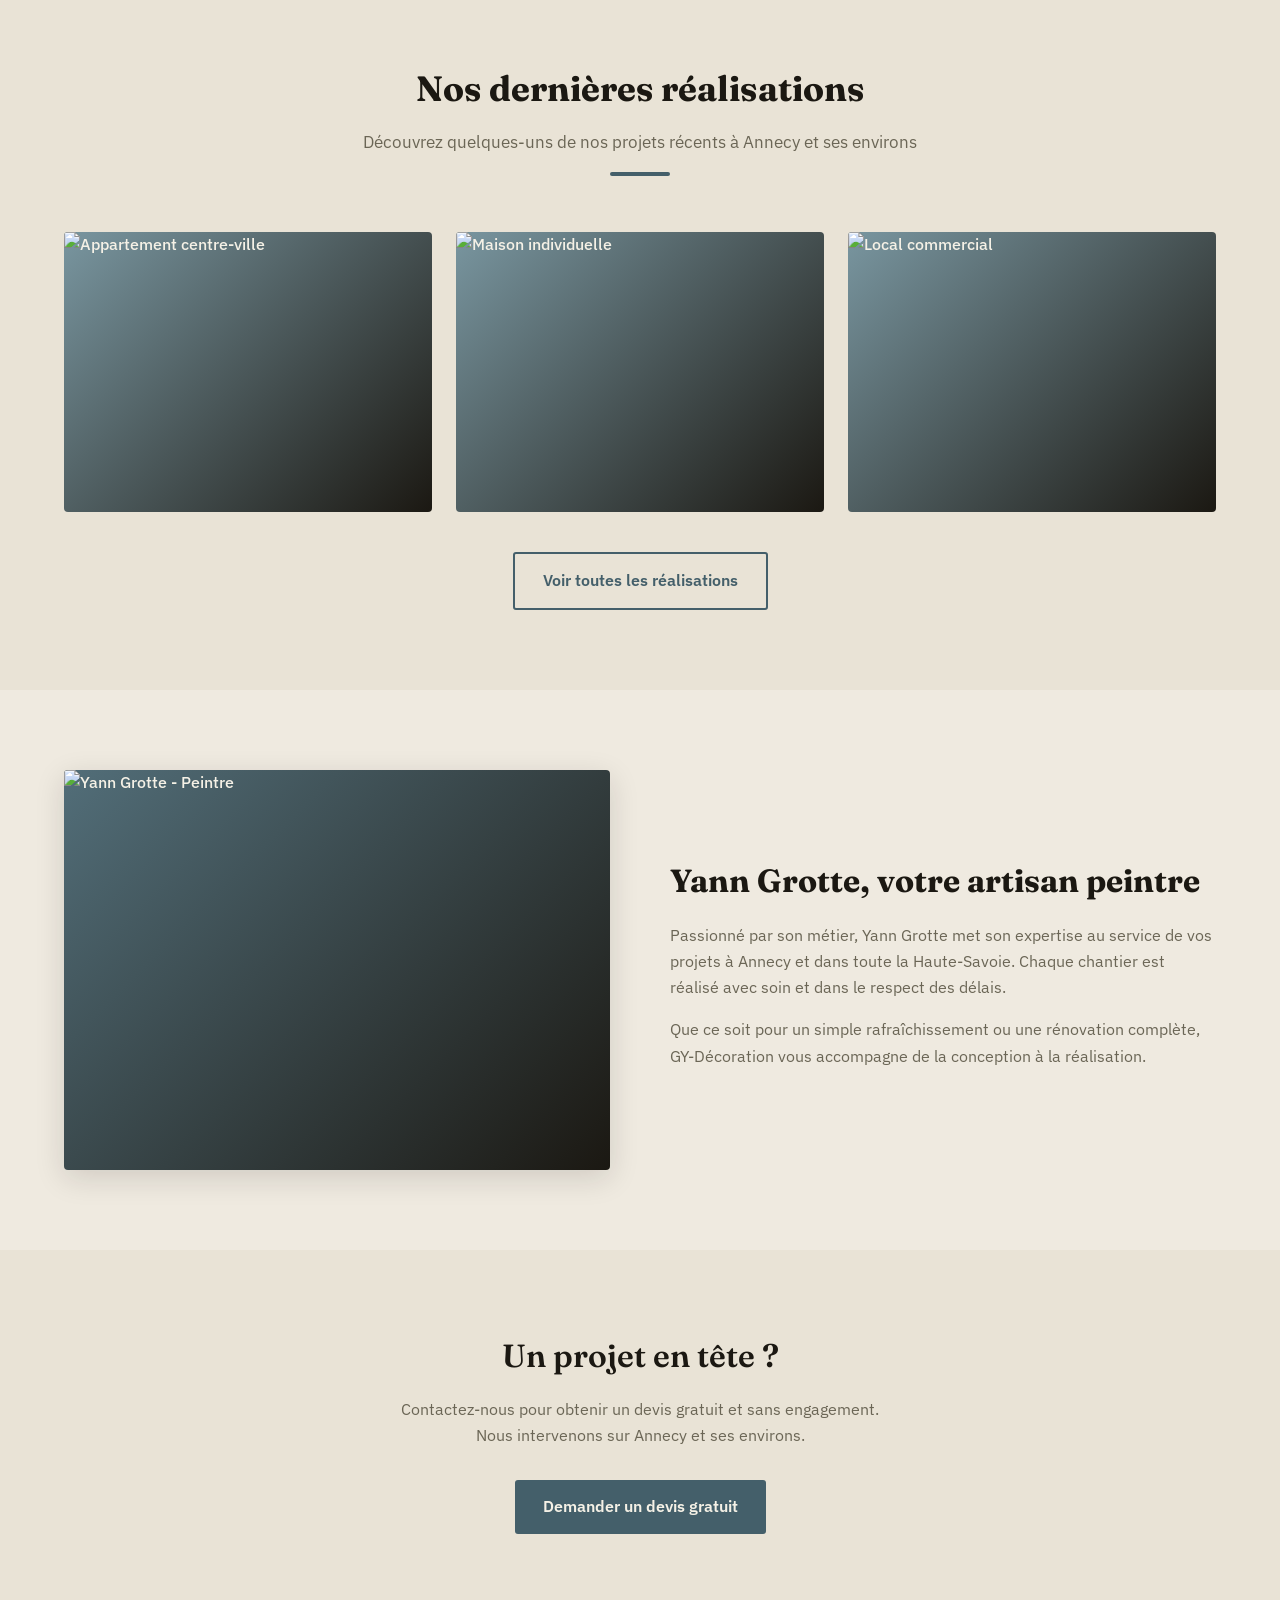
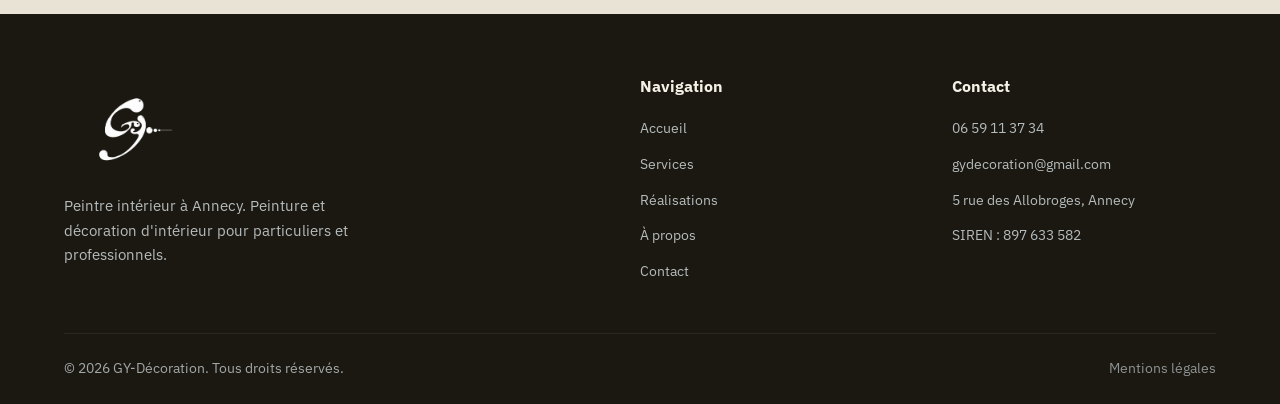
==== commit 3e784852: "Supprime les compteurs de statistiques (projets, clients, ans d'expérience) Yann ne souhaite pas aff" ====
--- a/index.html
+++ b/index.html
@@ -221,20 +221,6 @@
               complète, GY-Décoration vous accompagne de la conception à la
               réalisation.
             </p>
-            <div class="about-stats">
-              <div class="stat">
-                <span class="number" data-count="150">0</span>
-                <span class="label">Projets réalisés</span>
-              </div>
-              <div class="stat">
-                <span class="number" data-count="100">0</span>
-                <span class="label">Clients satisfaits</span>
-              </div>
-              <div class="stat">
-                <span class="number" data-count="10">0</span>
-                <span class="label">Ans d'expérience</span>
-              </div>
-            </div>
           </div>
         </div>
       </div>
--- a/css/style.css
+++ b/css/style.css
@@ -32,6 +32,7 @@
 
 html {
   scroll-behavior: smooth;
+  overscroll-behavior-y: none;
 }
 
 body {
@@ -39,6 +40,7 @@
   color: var(--gray-800);
   line-height: 1.6;
   background: var(--blue-50);
+  overscroll-behavior-y: none;
 }
 
 h1, h2, h3,
@@ -47,7 +49,6 @@
 .about-text h2,
 .service-card h3,
 .gallery-overlay h3,
-.stat .number,
 .contact-info h3,
 .contact-form h3 {
   font-family: 'Fraunces', serif;
@@ -505,29 +506,6 @@
   color: var(--gray-600);
   margin-bottom: 16px;
   font-size: 1.02rem;
-}
-
-.about-stats {
-  display: flex;
-  gap: 40px;
-  margin-top: 28px;
-}
-
-.stat {
-  text-align: center;
-}
-
-.stat .number {
-  font-size: 2rem;
-  font-weight: 800;
-  color: var(--blue-700);
-  display: block;
-}
-
-.stat .label {
-  font-size: 0.85rem;
-  color: var(--gray-600);
-  margin-top: 4px;
 }
 
 /* ===== CONTACT ===== */
@@ -787,11 +765,14 @@
     gap: 24px;
     box-shadow: var(--shadow-lg);
     transform: translateY(-120%);
-    transition: var(--transition);
+    visibility: hidden;
+    transition: transform var(--transition), visibility 0s linear 0.3s;
   }
 
   .nav-links.open {
     transform: translateY(0);
+    visibility: visible;
+    transition: transform var(--transition);
   }
 
   .burger {
@@ -812,10 +793,6 @@
 
   .gallery-grid {
     grid-template-columns: 1fr;
-  }
-
-  .about-stats {
-    justify-content: center;
   }
 
   .form-row {
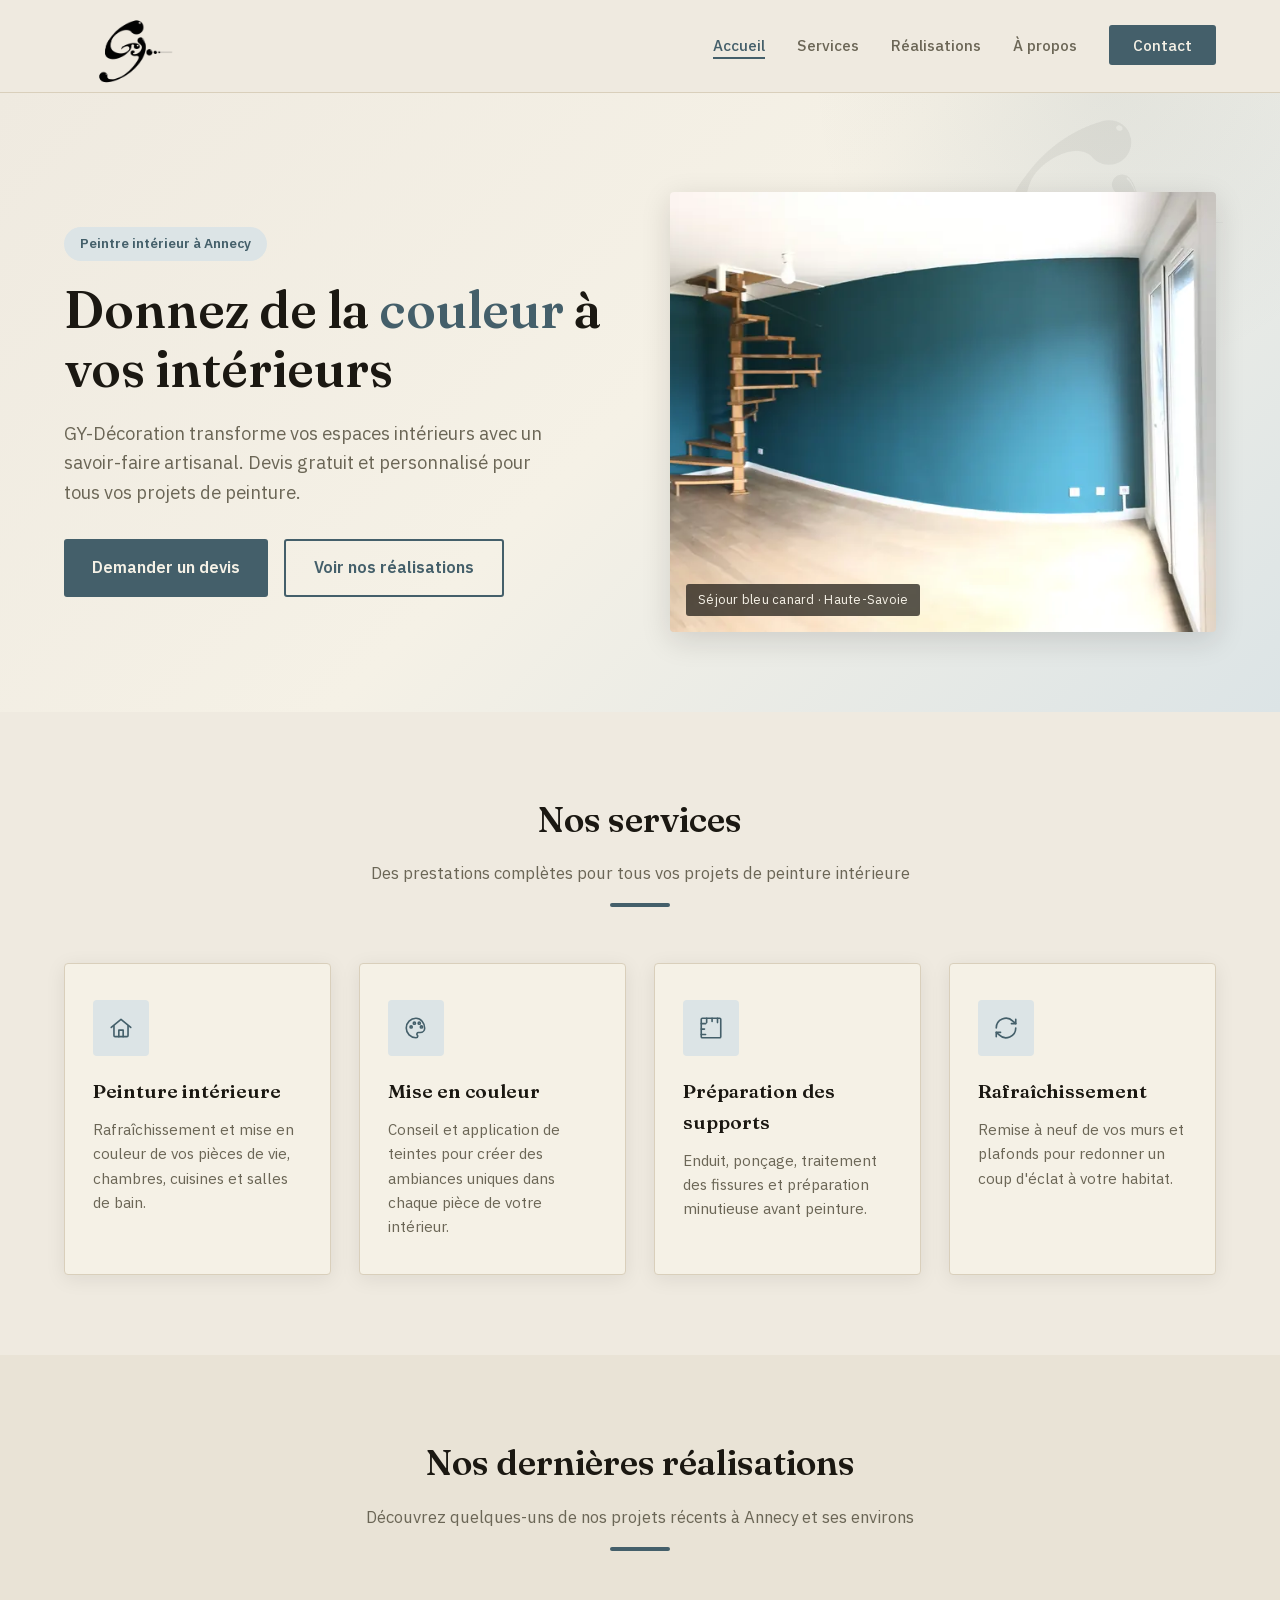
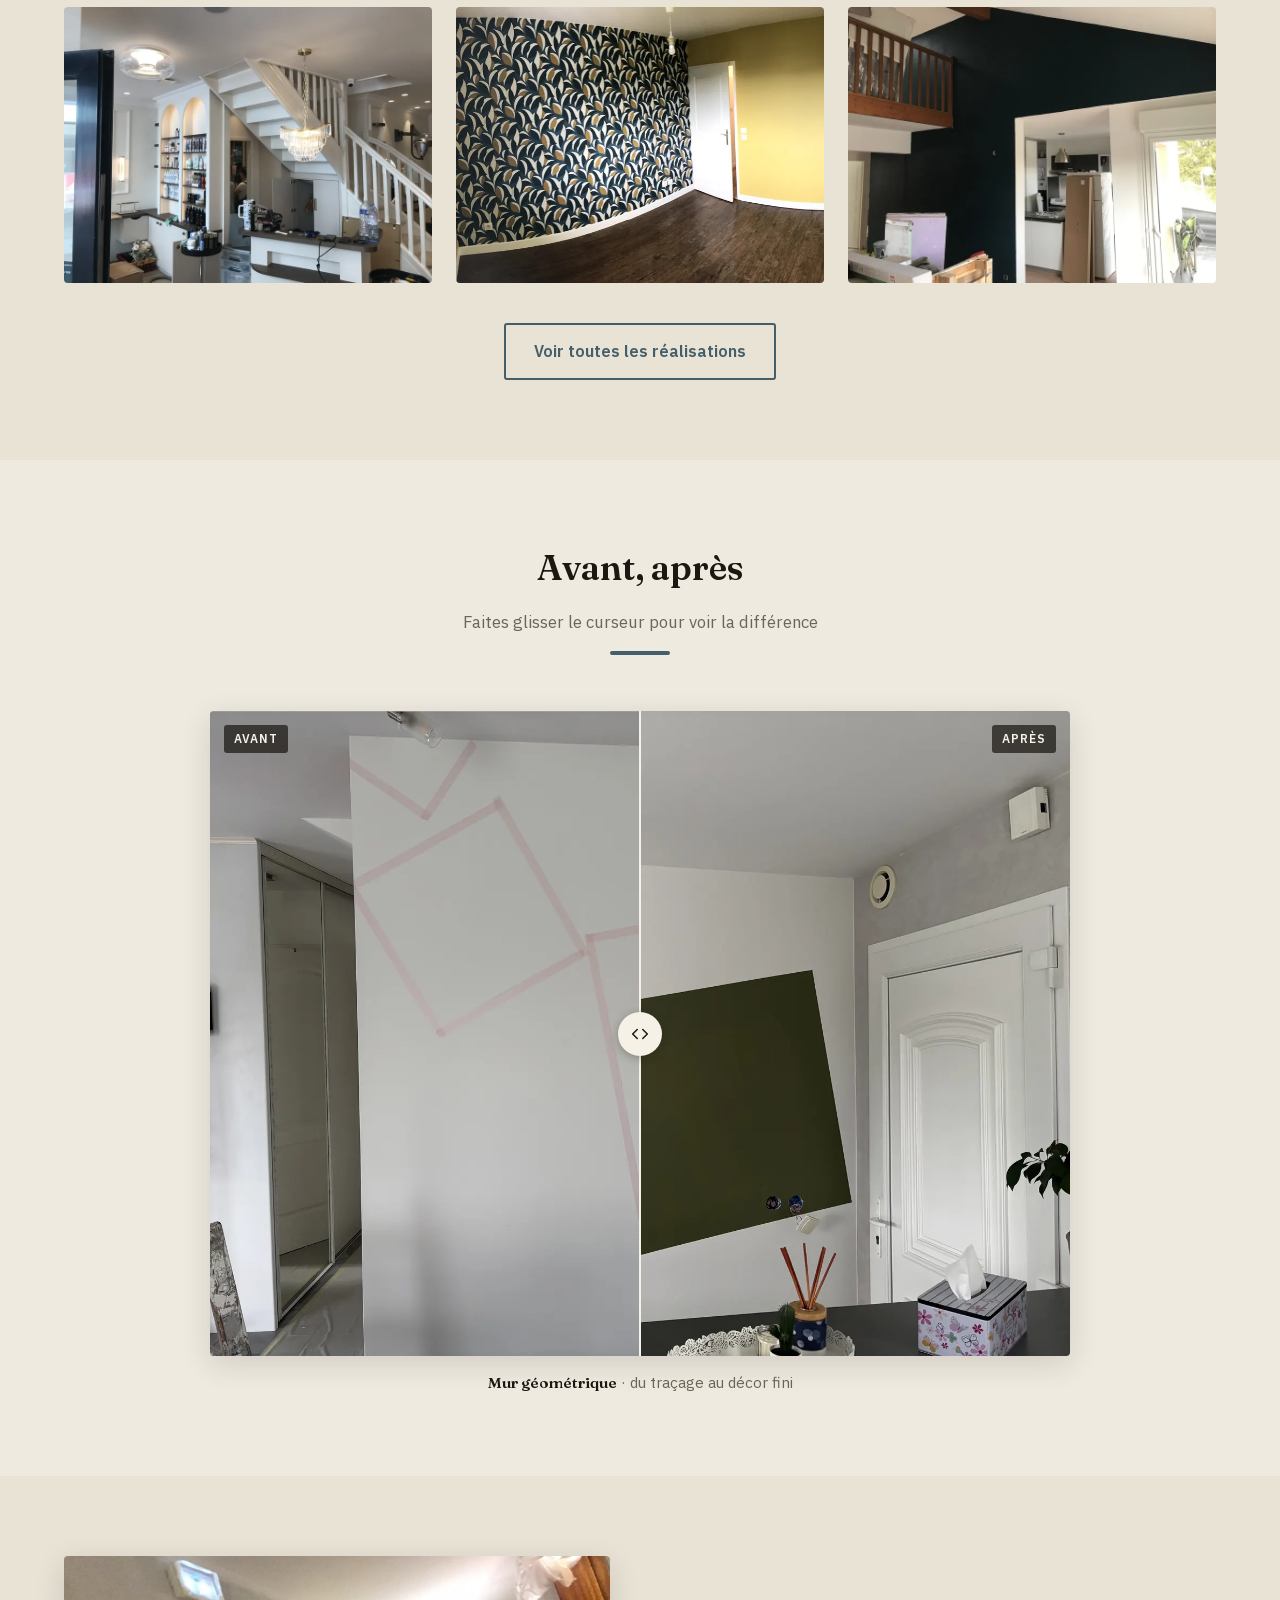
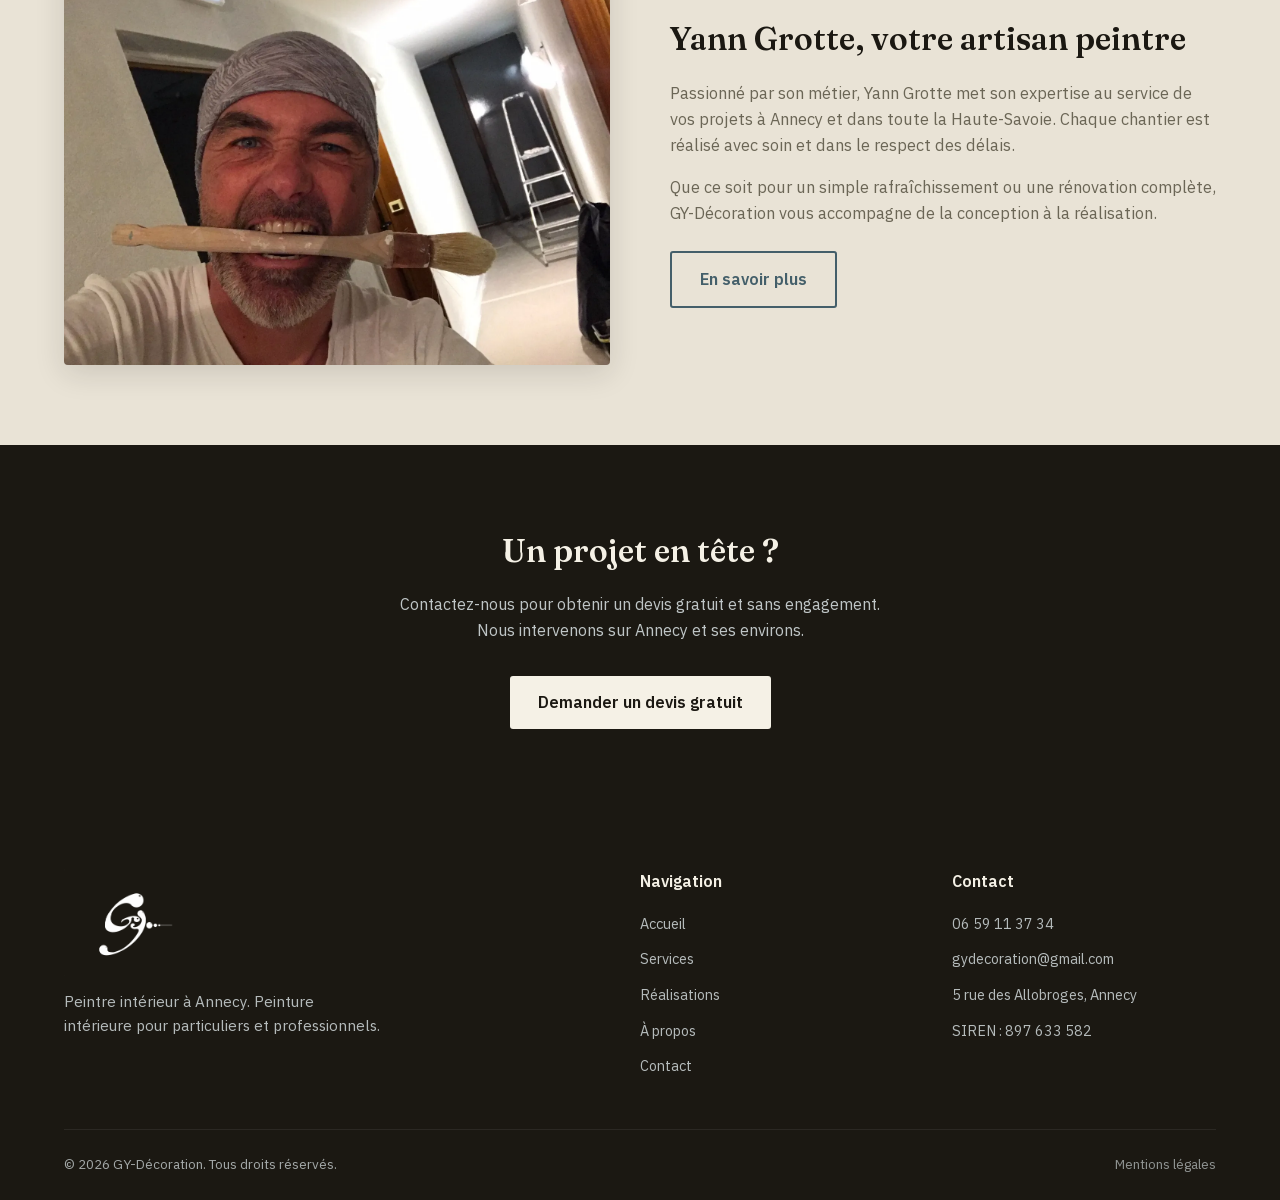
==== commit 91e72479: "Vraies photos de chantier, galerie filtrable, avant/après et mise en conformité RGPD - Photos de Yan" ====
--- a/index.html
+++ b/index.html
@@ -6,25 +6,20 @@
     <title>GY-Décoration | Peintre intérieur à Annecy</title>
     <meta
       name="description"
-      content="GY-Décoration, votre peintre intérieur à Annecy. Yann Grotte vous accompagne dans tous vos projets de peinture et décoration d'intérieur."
+      content="GY-Décoration, votre peintre intérieur à Annecy. Yann Grotte vous accompagne dans tous vos projets de peinture intérieure."
     />
     <meta property="og:type" content="website" />
     <meta property="og:title" content="GY-Décoration | Peintre intérieur à Annecy" />
-    <meta property="og:description" content="GY-Décoration, votre peintre intérieur à Annecy. Yann Grotte vous accompagne dans tous vos projets de peinture et décoration d'intérieur." />
-    <meta property="og:image" content="https://gy-decoration.fr/img/logo-gy.png" />
+    <meta property="og:description" content="GY-Décoration, votre peintre intérieur à Annecy. Yann Grotte vous accompagne dans tous vos projets de peinture intérieure." />
+    <meta property="og:image" content="https://gy-decoration.fr/img/og-image.jpg" />
     <meta property="og:url" content="https://gy-decoration.fr/index.html" />
     <meta property="og:locale" content="fr_FR" />
     <meta name="twitter:card" content="summary_large_image" />
     <meta name="twitter:title" content="GY-Décoration | Peintre intérieur à Annecy" />
-    <meta name="twitter:description" content="GY-Décoration, votre peintre intérieur à Annecy. Yann Grotte vous accompagne dans tous vos projets de peinture et décoration d'intérieur." />
-    <meta name="twitter:image" content="https://gy-decoration.fr/img/logo-gy.png" />
+    <meta name="twitter:description" content="GY-Décoration, votre peintre intérieur à Annecy. Yann Grotte vous accompagne dans tous vos projets de peinture intérieure." />
+    <meta name="twitter:image" content="https://gy-decoration.fr/img/og-image.jpg" />
     <link rel="canonical" href="https://gy-decoration.fr/index.html" />
-    <link rel="preconnect" href="https://fonts.googleapis.com" />
-    <link rel="preconnect" href="https://fonts.gstatic.com" crossorigin />
-    <link
-      href="https://fonts.googleapis.com/css2?family=Fraunces:opsz,wght@9..144,400;9..144,600&family=IBM+Plex+Sans:wght@400;500;600&display=swap"
-      rel="stylesheet"
-    />
+    <link rel="preload" href="fonts/fraunces-latin.woff2" as="font" type="font/woff2" crossorigin />
     <link rel="icon" href="img/logo-gy.png" type="image/png" />
     <link rel="stylesheet" href="css/style.css" />
   </head>
@@ -75,11 +70,14 @@
         </div>
         <div class="hero-image">
           <img
-            src="https://images.pexels.com/photos/6474471/pexels-photo-6474471.jpeg?auto=compress&cs=tinysrgb&w=800&h=600&fit=crop"
-            alt="Peintre en action - GY-Décoration"
-            class="placeholder-img"
-            style="object-fit: cover"
+            src="img/realisations/sejour-bleu-canard.webp"
+            srcset="img/realisations/sejour-bleu-canard-sm.webp 800w, img/realisations/sejour-bleu-canard.webp 1600w"
+            sizes="(max-width: 968px) 100vw, 560px"
+            alt="Séjour repeint en bleu canard par GY-Décoration"
+            width="1600" height="1067"
+            fetchpriority="high"
           />
+          <span class="hero-image-caption">Séjour bleu canard · Haute-Savoie</span>
         </div>
       </div>
     </section>
@@ -91,11 +89,11 @@
           <h2>Nos services</h2>
           <p>
             Des prestations complètes pour tous vos projets de peinture
-            intérieure et décoration
+            intérieure
           </p>
           <div class="line"></div>
         </div>
-        <div class="services-grid">
+        <div class="services-grid services-grid-4">
           <div class="service-card">
             <div class="service-icon"><svg viewBox="0 0 24 24" fill="none" stroke="currentColor" stroke-width="1.5" stroke-linecap="round" stroke-linejoin="round" width="26" height="26"><path d="M3 11.5 12 4l9 7.5"/><path d="M5.5 10v9a1 1 0 0 0 1 1h11a1 1 0 0 0 1-1v-9"/><path d="M10 20v-6h4v6"/></svg></div>
             <h3>Peinture intérieure</h3>
@@ -110,14 +108,6 @@
             <p>
               Conseil et application de teintes pour créer des ambiances uniques
               dans chaque pièce de votre intérieur.
-            </p>
-          </div>
-          <div class="service-card">
-            <div class="service-icon"><svg viewBox="0 0 24 24" fill="none" stroke="currentColor" stroke-width="1.5" stroke-linecap="round" stroke-linejoin="round" width="26" height="26"><path d="M12 3c.6 3.2 2 4.6 5 5-3 .4-4.4 1.8-5 5-.6-3.2-2-4.6-5-5 3-.4 4.4-1.8 5-5Z"/><path d="M19 15c.2 1.2.8 1.8 2 2-1.2.2-1.8.8-2 2-.2-1.2-.8-1.8-2-2 1.2-.2 1.8-.8 2-2Z"/></svg></div>
-            <h3>Décoration intérieure</h3>
-            <p>
-              Finitions décoratives, effets de matière et pose de papier peint
-              pour sublimer vos espaces.
             </p>
           </div>
           <div class="service-card">
@@ -152,42 +142,27 @@
           <div class="line"></div>
         </div>
         <div class="gallery-grid">
-          <div class="gallery-item">
-            <img
-              src="https://images.pexels.com/photos/1643383/pexels-photo-1643383.jpeg?auto=compress&cs=tinysrgb&w=600&h=400&fit=crop"
-              alt="Appartement centre-ville"
-              class="placeholder-img"
-              style="object-fit: cover"
-            />
+          <a href="img/realisations/salon-coiffure.webp" class="gallery-item" data-cat="pro">
+            <img src="img/realisations/salon-coiffure-sm.webp" alt="Salon de coiffure – peinture d'un local commercial" width="800" height="600" loading="lazy" decoding="async" />
             <div class="gallery-overlay">
-              <h3>Appartement centre-ville</h3>
-              <p>Peinture intérieure complète</p>
+              <h3>Salon de coiffure</h3>
+              <p>Peinture d'un local commercial</p>
             </div>
-          </div>
-          <div class="gallery-item">
-            <img
-              src="https://images.pexels.com/photos/3316922/pexels-photo-3316922.jpeg?auto=compress&cs=tinysrgb&w=600&h=400&fit=crop"
-              alt="Maison individuelle"
-              class="placeholder-img"
-              style="object-fit: cover"
-            />
+          </a>
+          <a href="img/realisations/papier-peint-feuillage.webp" class="gallery-item" data-cat="deco">
+            <img src="img/realisations/papier-peint-feuillage-sm.webp" alt="Chambre feuillage – papier peint et peinture moutarde" width="800" height="533" loading="lazy" decoding="async" />
             <div class="gallery-overlay">
-              <h3>Maison individuelle</h3>
-              <p>Peinture séjour et chambres</p>
+              <h3>Chambre feuillage</h3>
+              <p>Papier peint et peinture moutarde</p>
             </div>
-          </div>
-          <div class="gallery-item">
-            <img
-              src="https://images.pexels.com/photos/6035357/pexels-photo-6035357.jpeg?auto=compress&cs=tinysrgb&w=600&h=400&fit=crop"
-              alt="Local commercial"
-              class="placeholder-img"
-              style="object-fit: cover"
-            />
+          </a>
+          <a href="img/realisations/mezzanine-bleu-nuit.webp" class="gallery-item" data-cat="peinture">
+            <img src="img/realisations/mezzanine-bleu-nuit-sm.webp" alt="Mur bleu nuit – mur de caractère sous mezzanine" width="800" height="600" loading="lazy" decoding="async" />
             <div class="gallery-overlay">
-              <h3>Local commercial</h3>
-              <p>Peinture et décoration intérieure</p>
+              <h3>Mur bleu nuit</h3>
+              <p>Mur de caractère sous mezzanine</p>
             </div>
-          </div>
+          </a>
         </div>
         <div style="text-align: center; margin-top: 40px">
           <a href="realisations.html" class="btn btn-outline"
@@ -197,17 +172,36 @@
       </div>
     </section>
 
+    <!-- AVANT / APRES -->
+    <section class="section">
+      <div class="container">
+        <div class="section-header">
+          <h2>Avant, après</h2>
+          <p>Faites glisser le curseur pour voir la différence</p>
+          <div class="line"></div>
+        </div>
+        <div class="ba-grid ba-grid-single">
+          <figure class="ba">
+            <div class="ba-frame" style="--pos: 50%">
+              <img src="img/realisations/mur-geometrique-vert.webp" alt="Mur géométrique, après travaux" width="1600" height="1200" loading="lazy" decoding="async" />
+              <img src="img/realisations/mur-geometrique-avant.webp" alt="Mur géométrique, avant travaux" class="ba-before" width="1600" height="1200" loading="lazy" decoding="async" />
+              <span class="ba-tag ba-tag-before">Avant</span>
+              <span class="ba-tag ba-tag-after">Après</span>
+              <span class="ba-handle" aria-hidden="true"></span>
+              <input type="range" min="0" max="100" value="50" class="ba-range" aria-label="Comparer avant et après : Mur géométrique" />
+            </div>
+            <figcaption><strong>Mur géométrique</strong> · du traçage au décor fini</figcaption>
+          </figure>
+        </div>
+      </div>
+    </section>
+
     <!-- A PROPOS APERCU -->
-    <section class="section">
+    <section class="section section-alt">
       <div class="container">
         <div class="about-content">
           <div class="about-image">
-            <img
-              src="https://images.pexels.com/photos/5691471/pexels-photo-5691471.jpeg?auto=compress&cs=tinysrgb&w=600&h=500&fit=crop"
-              alt="Yann Grotte - Peintre"
-              class="placeholder-img"
-              style="object-fit: cover"
-            />
+            <img src="img/realisations/yann-grotte.webp" alt="Yann Grotte, peintre de GY-Décoration, pinceau entre les dents sur un chantier" width="1440" height="1080" loading="lazy" decoding="async" />
           </div>
           <div class="about-text">
             <h2>Yann Grotte, votre artisan peintre</h2>
@@ -221,13 +215,14 @@
               complète, GY-Décoration vous accompagne de la conception à la
               réalisation.
             </p>
+            <a href="a-propos.html" class="btn btn-outline">En savoir plus</a>
           </div>
         </div>
       </div>
     </section>
 
     <!-- CTA -->
-    <section class="section section-alt">
+    <section class="section section-cta">
       <div class="container" style="text-align: center">
         <h2
           style="font-size: 2rem; color: var(--blue-900); margin-bottom: 16px"
@@ -261,8 +256,8 @@
               ><img src="img/logo-gy.png" alt=""
             /></a>
             <p>
-              Peintre intérieur à Annecy. Peinture et décoration d'intérieur
-              pour particuliers et professionnels.
+              Peintre intérieur à Annecy. Peinture intérieure pour particuliers
+              et professionnels.
             </p>
           </div>
           <div>
@@ -296,6 +291,17 @@
       </div>
     </footer>
 
+
+    <!-- LIGHTBOX -->
+    <dialog class="lightbox" id="lightbox" aria-label="Photo en grand">
+      <button class="lightbox-close" type="button" aria-label="Fermer">&times;</button>
+      <button class="lightbox-nav lightbox-prev" type="button" aria-label="Photo précédente">&#8249;</button>
+      <figure>
+        <img src="" alt="" />
+        <figcaption></figcaption>
+      </figure>
+      <button class="lightbox-nav lightbox-next" type="button" aria-label="Photo suivante">&#8250;</button>
+    </dialog>
     <script src="js/main.js"></script>
   </body>
 </html>
--- a/css/style.css
+++ b/css/style.css
@@ -1,3 +1,22 @@
+/* ===== POLICES (hébergées sur le site : aucune requête vers Google, RGPD) ===== */
+@font-face {
+  font-family: 'Fraunces';
+  font-style: normal;
+  font-weight: 400 600;
+  font-display: swap;
+  src: url('../fonts/fraunces-latin.woff2') format('woff2');
+  unicode-range: U+0000-00FF, U+0131, U+0152-0153, U+02BB-02BC, U+02C6, U+02DA, U+02DC, U+0304, U+0308, U+0329, U+2000-206F, U+20AC, U+2122, U+2191, U+2193, U+2212, U+2215, U+FEFF, U+FFFD;
+}
+
+@font-face {
+  font-family: 'IBM Plex Sans';
+  font-style: normal;
+  font-weight: 400 600;
+  font-display: swap;
+  src: url('../fonts/ibm-plex-sans-latin.woff2') format('woff2');
+  unicode-range: U+0000-00FF, U+0131, U+0152-0153, U+02BB-02BC, U+02C6, U+02DA, U+02DC, U+0304, U+0308, U+0329, U+2000-206F, U+20AC, U+2122, U+2191, U+2193, U+2212, U+2215, U+FEFF, U+FFFD;
+}
+
 /* ===== RESET & BASE ===== */
 *,
 *::before,
@@ -276,18 +295,25 @@
   position: relative;
 }
 
-.hero-image .placeholder-img {
+.hero-image img {
   width: 100%;
-  height: 420px;
-  background: linear-gradient(135deg, var(--blue-600), var(--blue-900));
+  height: 440px;
+  object-fit: cover;
   border-radius: var(--radius);
-  display: flex;
-  align-items: center;
-  justify-content: center;
+  box-shadow: var(--shadow-lg);
+  background: var(--gray-200);
+}
+
+.hero-image-caption {
+  position: absolute;
+  left: 16px;
+  bottom: 16px;
+  background: rgba(27, 24, 18, 0.72);
   color: var(--white);
-  font-size: 1.1rem;
-  font-weight: 500;
-  box-shadow: var(--shadow-lg);
+  font-size: 0.8rem;
+  letter-spacing: 0.02em;
+  padding: 6px 12px;
+  border-radius: 3px;
 }
 
 /* ===== BUTTONS ===== */
@@ -419,21 +445,28 @@
 
 .gallery-item {
   position: relative;
+  display: block;
   border-radius: var(--radius);
   overflow: hidden;
-  cursor: pointer;
-}
-
-.gallery-item .placeholder-img {
+  cursor: zoom-in;
+  background: var(--gray-200);
+}
+
+.gallery-item img {
   width: 100%;
-  height: 280px;
-  background: linear-gradient(135deg, var(--blue-500), var(--blue-900));
-  display: flex;
-  align-items: center;
-  justify-content: center;
-  color: var(--white);
-  font-weight: 500;
-  transition: var(--transition);
+  height: auto;
+  aspect-ratio: 4 / 3;
+  object-fit: cover;
+  transition: transform 0.6s ease;
+}
+
+.gallery-item:focus-visible {
+  outline: 3px solid var(--blue-700);
+  outline-offset: 3px;
+}
+
+.gallery-item.is-hidden {
+  display: none;
 }
 
 .gallery-overlay {
@@ -448,12 +481,21 @@
   transition: var(--transition);
 }
 
-.gallery-item:hover .gallery-overlay {
+.gallery-item:hover .gallery-overlay,
+.gallery-item:focus-visible .gallery-overlay {
   opacity: 1;
 }
 
-.gallery-item:hover .placeholder-img {
-  transform: scale(1.05);
+.gallery-item:hover img {
+  transform: scale(1.04);
+}
+
+/* Sur écran tactile, pas de survol : la légende reste visible */
+@media (hover: none) {
+  .gallery-overlay {
+    opacity: 1;
+    background: linear-gradient(to top, rgba(27, 24, 18, 0.75), transparent 55%);
+  }
 }
 
 .gallery-overlay h3 {
@@ -478,17 +520,14 @@
   flex: 1;
 }
 
-.about-image .placeholder-img {
+.about-image img {
   width: 100%;
-  height: 400px;
-  background: linear-gradient(135deg, var(--blue-600), var(--blue-900));
+  height: auto;
+  aspect-ratio: 4 / 3;
+  object-fit: cover;
   border-radius: var(--radius);
-  display: flex;
-  align-items: center;
-  justify-content: center;
-  color: var(--white);
-  font-weight: 500;
   box-shadow: var(--shadow-lg);
+  background: var(--gray-200);
 }
 
 .about-text {
@@ -506,6 +545,10 @@
   color: var(--gray-600);
   margin-bottom: 16px;
   font-size: 1.02rem;
+}
+
+.about-text .btn {
+  margin-top: 8px;
 }
 
 /* ===== CONTACT ===== */
@@ -629,6 +672,57 @@
   background: var(--blue-900);
 }
 
+/* ===== CARTE (chargée au clic) ===== */
+.map-consent {
+  height: 100%;
+  display: flex;
+  flex-direction: column;
+  align-items: center;
+  justify-content: center;
+  gap: 8px;
+  padding: 20px;
+  text-align: center;
+  background: var(--gray-50);
+  color: var(--blue-700);
+}
+
+.map-consent p {
+  margin: 0;
+  color: var(--blue-900);
+  font-weight: 500;
+}
+
+.map-consent-btn {
+  padding: 8px 18px;
+  font-size: 0.9rem;
+}
+
+.map-consent small {
+  font-size: 0.75rem;
+  color: var(--gray-600);
+  max-width: 340px;
+}
+
+.map-consent small a,
+.form-rgpd a {
+  color: var(--blue-700);
+  text-decoration: underline;
+}
+
+.map-consent iframe {
+  border: 0;
+  display: block;
+  width: 100%;
+  height: 100%;
+}
+
+.form-rgpd {
+  font-size: 0.75rem;
+  line-height: 1.5;
+  color: var(--gray-600);
+  margin-top: 16px;
+}
+
 /* ===== FOOTER ===== */
 .footer {
   background: var(--blue-900);
@@ -699,6 +793,290 @@
   opacity: 0.7;
 }
 
+
+/* ===== GRILLE 4 COLONNES (méthode) ===== */
+.services-grid-4 {
+  grid-template-columns: repeat(4, 1fr);
+}
+
+/* 5 cartes : la dernière ligne est centrée au lieu de rester calée à gauche */
+.services-grid-center {
+  display: flex;
+  flex-wrap: wrap;
+  justify-content: center;
+}
+
+.services-grid-center .service-card {
+  flex: 0 1 calc((100% - 56px) / 3);
+}
+
+/* ===== CTA ===== */
+.section-cta {
+  background: var(--blue-900);
+}
+
+.section-cta h2 {
+  color: var(--white) !important;
+}
+
+.section-cta p {
+  color: var(--blue-100) !important;
+  opacity: 0.85;
+}
+
+.section-cta .btn-primary {
+  background: var(--white);
+  color: var(--blue-900);
+}
+
+.section-cta .btn-primary:hover {
+  background: var(--blue-100);
+  box-shadow: none;
+}
+
+/* ===== FILTRES REALISATIONS ===== */
+.filters {
+  display: flex;
+  flex-wrap: wrap;
+  justify-content: center;
+  gap: 10px;
+  margin-bottom: 40px;
+}
+
+.filter {
+  font: inherit;
+  font-size: 0.92rem;
+  font-weight: 500;
+  padding: 9px 18px;
+  border-radius: 3px;
+  border: 1px solid var(--gray-200);
+  background: var(--white);
+  color: var(--gray-600);
+  cursor: pointer;
+  transition: var(--transition);
+}
+
+.filter:hover {
+  border-color: var(--blue-700);
+  color: var(--blue-700);
+}
+
+.filter.is-active {
+  background: var(--blue-900);
+  border-color: var(--blue-900);
+  color: var(--white);
+}
+
+/* ===== AVANT / APRES ===== */
+.ba-grid {
+  display: grid;
+  grid-template-columns: repeat(2, 1fr);
+  gap: 32px;
+}
+
+.ba-grid-single {
+  grid-template-columns: 1fr;
+  max-width: 860px;
+  margin: 0 auto;
+}
+
+.ba-frame {
+  position: relative;
+  overflow: hidden;
+  border-radius: var(--radius);
+  box-shadow: var(--shadow-lg);
+  aspect-ratio: 4 / 3;
+  background: var(--gray-200);
+  user-select: none;
+}
+
+.ba-frame img {
+  position: absolute;
+  inset: 0;
+  width: 100%;
+  height: 100%;
+  object-fit: cover;
+  pointer-events: none;
+}
+
+.ba-before {
+  clip-path: inset(0 calc(100% - var(--pos)) 0 0);
+}
+
+.ba-handle {
+  position: absolute;
+  top: 0;
+  bottom: 0;
+  left: var(--pos);
+  width: 2px;
+  margin-left: -1px;
+  background: var(--white);
+  pointer-events: none;
+}
+
+.ba-handle::after {
+  content: '';
+  position: absolute;
+  top: 50%;
+  left: 50%;
+  width: 44px;
+  height: 44px;
+  transform: translate(-50%, -50%);
+  border-radius: 50%;
+  background: var(--white) url("data:image/svg+xml,%3Csvg xmlns='http://www.w3.org/2000/svg' viewBox='0 0 24 24' fill='none' stroke='%231b1812' stroke-width='1.6' stroke-linecap='round' stroke-linejoin='round'%3E%3Cpath d='M9 7l-5 5 5 5M15 7l5 5-5 5'/%3E%3C/svg%3E") center / 22px no-repeat;
+  box-shadow: 0 2px 10px rgba(27, 24, 18, 0.3);
+}
+
+.ba-range {
+  position: absolute;
+  inset: 0;
+  width: 100%;
+  height: 100%;
+  margin: 0;
+  opacity: 0;
+  cursor: ew-resize;
+  touch-action: pan-y;
+}
+
+.ba-range:focus-visible ~ .ba-handle::after,
+.ba-frame:has(.ba-range:focus-visible) .ba-handle::after {
+  outline: 3px solid var(--blue-500);
+  outline-offset: 2px;
+}
+
+.ba-tag {
+  position: absolute;
+  top: 14px;
+  padding: 4px 10px;
+  font-size: 0.75rem;
+  font-weight: 600;
+  letter-spacing: 0.08em;
+  text-transform: uppercase;
+  background: rgba(27, 24, 18, 0.72);
+  color: var(--white);
+  border-radius: 3px;
+  pointer-events: none;
+}
+
+.ba-tag-before {
+  left: 14px;
+}
+
+.ba-tag-after {
+  right: 14px;
+}
+
+.ba figcaption {
+  margin-top: 14px;
+  font-size: 0.95rem;
+  color: var(--gray-600);
+  text-align: center;
+}
+
+.ba figcaption strong {
+  font-family: 'Fraunces', serif;
+  font-weight: 600;
+  color: var(--blue-900);
+}
+
+/* ===== LIGHTBOX ===== */
+.lightbox {
+  border: none;
+  padding: 0;
+  background: transparent;
+  max-width: 100vw;
+  max-height: 100vh;
+  width: 100vw;
+  height: 100vh;
+  margin: 0;
+  overflow: hidden;
+}
+
+.lightbox[open] {
+  display: flex;
+  align-items: center;
+  justify-content: center;
+}
+
+.lightbox::backdrop {
+  background: rgba(17, 15, 11, 0.94);
+}
+
+.lightbox figure {
+  max-width: min(1200px, 88vw);
+  text-align: center;
+}
+
+.lightbox img {
+  max-width: 100%;
+  max-height: 82vh;
+  margin: 0 auto;
+  border-radius: 3px;
+}
+
+.lightbox figcaption {
+  margin-top: 14px;
+  color: var(--blue-100);
+  font-size: 0.95rem;
+}
+
+.lightbox figcaption strong {
+  font-family: 'Fraunces', serif;
+  font-weight: 600;
+  color: var(--white);
+  margin-right: 6px;
+}
+
+.lightbox-close,
+.lightbox-nav {
+  position: absolute;
+  background: none;
+  border: none;
+  color: var(--white);
+  cursor: pointer;
+  line-height: 1;
+  opacity: 0.8;
+  transition: opacity var(--transition);
+}
+
+.lightbox-close:hover,
+.lightbox-nav:hover {
+  opacity: 1;
+}
+
+.lightbox-close {
+  top: 16px;
+  right: 22px;
+  font-size: 2.6rem;
+}
+
+.lightbox-nav {
+  top: 50%;
+  transform: translateY(-50%);
+  font-size: 3.4rem;
+  padding: 12px 18px;
+}
+
+.lightbox-prev {
+  left: 8px;
+}
+
+.lightbox-next {
+  right: 8px;
+}
+
+@media (prefers-reduced-motion: reduce) {
+  html {
+    scroll-behavior: auto;
+  }
+
+  *,
+  *::before,
+  *::after {
+    transition: none !important;
+  }
+}
+
 /* ===== RESPONSIVE ===== */
 @media (max-width: 968px) {
   .hero .container {
@@ -726,8 +1104,30 @@
     grid-template-columns: repeat(2, 1fr);
   }
 
+  .services-grid-4 {
+    grid-template-columns: repeat(2, 1fr);
+  }
+
+  .services-grid-center .service-card {
+    flex-basis: calc((100% - 28px) / 2);
+  }
+
+  .hero-image {
+    width: 100%;
+  }
+
+  .hero-image img {
+    height: auto;
+    aspect-ratio: 3 / 2;
+  }
+
   .about-content {
     flex-direction: column;
+    gap: 36px;
+  }
+
+  .about-image {
+    width: 100%;
   }
 
   .contact-wrapper {
@@ -795,6 +1195,21 @@
     grid-template-columns: 1fr;
   }
 
+  .services-grid-4,
+  .ba-grid {
+    grid-template-columns: 1fr;
+  }
+
+  .services-grid-center .service-card {
+    flex-basis: 100%;
+  }
+
+  .lightbox-nav {
+    top: auto;
+    bottom: 12px;
+    transform: none;
+  }
+
   .form-row {
     grid-template-columns: 1fr;
   }
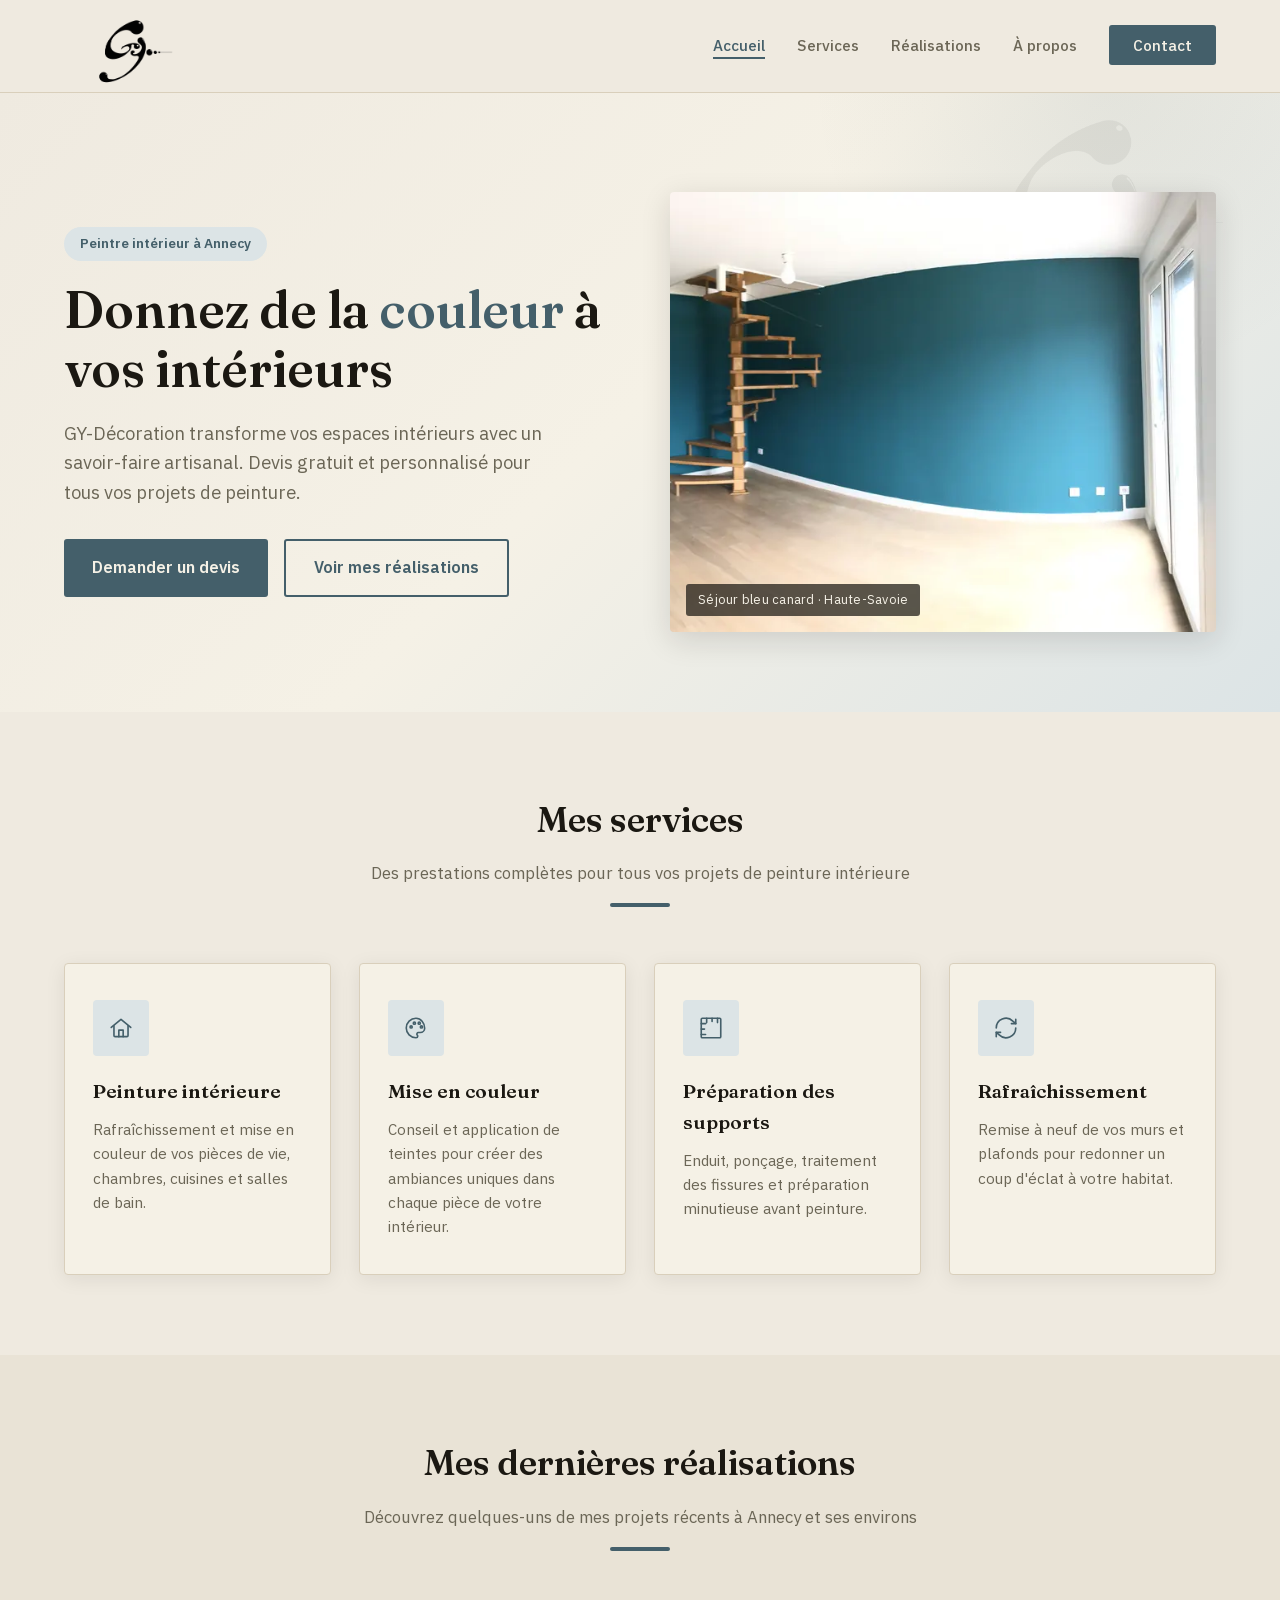
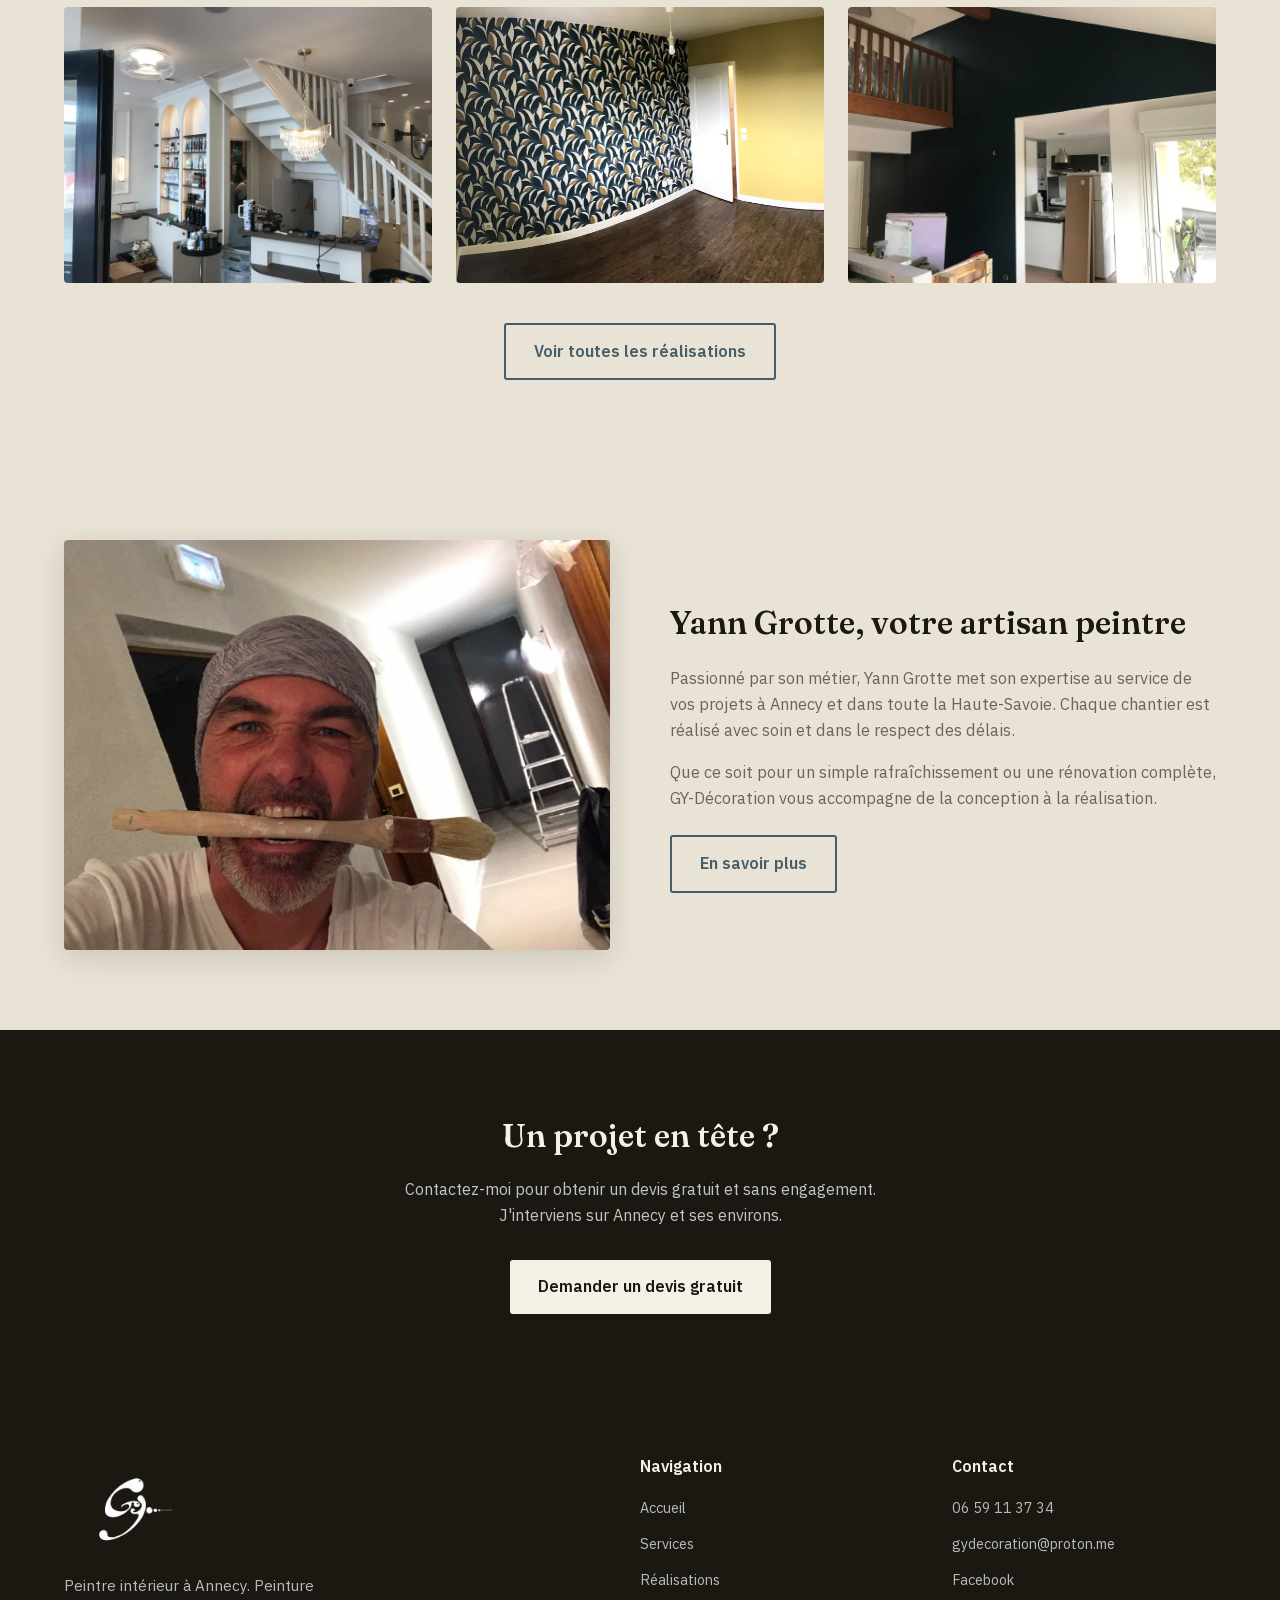
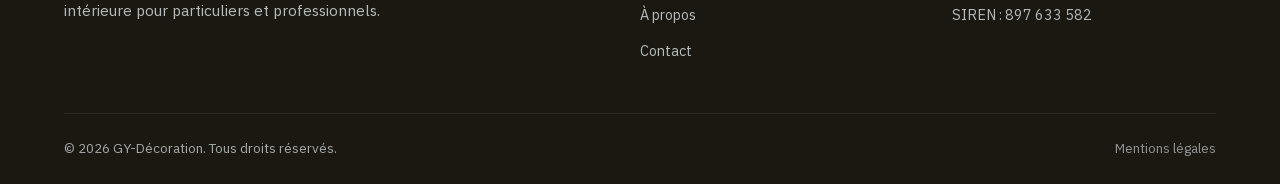
==== commit d4cdaa0e: "Applique les retours de Yann : passage au "je", adresse retirée, mentions légales complétées - "nous" ====
--- a/index.html
+++ b/index.html
@@ -64,7 +64,7 @@
           <div class="hero-buttons">
             <a href="contact.html" class="btn btn-primary">Demander un devis</a>
             <a href="realisations.html" class="btn btn-outline"
-              >Voir nos réalisations</a
+              >Voir mes réalisations</a
             >
           </div>
         </div>
@@ -86,7 +86,7 @@
     <section class="section" id="services">
       <div class="container">
         <div class="section-header">
-          <h2>Nos services</h2>
+          <h2>Mes services</h2>
           <p>
             Des prestations complètes pour tous vos projets de peinture
             intérieure
@@ -134,9 +134,9 @@
     <section class="section section-alt">
       <div class="container">
         <div class="section-header">
-          <h2>Nos dernières réalisations</h2>
+          <h2>Mes dernières réalisations</h2>
           <p>
-            Découvrez quelques-uns de nos projets récents à Annecy et ses
+            Découvrez quelques-uns de mes projets récents à Annecy et ses
             environs
           </p>
           <div class="line"></div>
@@ -172,30 +172,6 @@
       </div>
     </section>
 
-    <!-- AVANT / APRES -->
-    <section class="section">
-      <div class="container">
-        <div class="section-header">
-          <h2>Avant, après</h2>
-          <p>Faites glisser le curseur pour voir la différence</p>
-          <div class="line"></div>
-        </div>
-        <div class="ba-grid ba-grid-single">
-          <figure class="ba">
-            <div class="ba-frame" style="--pos: 50%">
-              <img src="img/realisations/mur-geometrique-vert.webp" alt="Mur géométrique, après travaux" width="1600" height="1200" loading="lazy" decoding="async" />
-              <img src="img/realisations/mur-geometrique-avant.webp" alt="Mur géométrique, avant travaux" class="ba-before" width="1600" height="1200" loading="lazy" decoding="async" />
-              <span class="ba-tag ba-tag-before">Avant</span>
-              <span class="ba-tag ba-tag-after">Après</span>
-              <span class="ba-handle" aria-hidden="true"></span>
-              <input type="range" min="0" max="100" value="50" class="ba-range" aria-label="Comparer avant et après : Mur géométrique" />
-            </div>
-            <figcaption><strong>Mur géométrique</strong> · du traçage au décor fini</figcaption>
-          </figure>
-        </div>
-      </div>
-    </section>
-
     <!-- A PROPOS APERCU -->
     <section class="section section-alt">
       <div class="container">
@@ -238,8 +214,8 @@
             margin-right: auto;
           "
         >
-          Contactez-nous pour obtenir un devis gratuit et sans engagement. Nous
-          intervenons sur Annecy et ses environs.
+          Contactez-moi pour obtenir un devis gratuit et sans engagement.
+          J'interviens sur Annecy et ses environs.
         </p>
         <a href="contact.html" class="btn btn-primary"
           >Demander un devis gratuit</a
@@ -275,11 +251,11 @@
             <ul>
               <li><a href="tel:0659113734">06 59 11 37 34</a></li>
               <li>
-                <a href="mailto:gydecoration@gmail.com"
-                  >gydecoration@gmail.com</a
+                <a href="mailto:gydecoration@proton.me"
+                  >gydecoration@proton.me</a
                 >
               </li>
-              <li><a href="#">5 rue des Allobroges, Annecy</a></li>
+              <li><a href="https://www.facebook.com/share/1DzJvKUKxQ/" target="_blank" rel="noopener">Facebook</a></li>
               <li><a href="#">SIREN : 897 633 582</a></li>
             </ul>
           </div>
--- a/css/style.css
+++ b/css/style.css
@@ -672,48 +672,9 @@
   background: var(--blue-900);
 }
 
-/* ===== CARTE (chargée au clic) ===== */
-.map-consent {
-  height: 100%;
-  display: flex;
-  flex-direction: column;
-  align-items: center;
-  justify-content: center;
-  gap: 8px;
-  padding: 20px;
-  text-align: center;
-  background: var(--gray-50);
-  color: var(--blue-700);
-}
-
-.map-consent p {
-  margin: 0;
-  color: var(--blue-900);
-  font-weight: 500;
-}
-
-.map-consent-btn {
-  padding: 8px 18px;
-  font-size: 0.9rem;
-}
-
-.map-consent small {
-  font-size: 0.75rem;
-  color: var(--gray-600);
-  max-width: 340px;
-}
-
-.map-consent small a,
 .form-rgpd a {
   color: var(--blue-700);
   text-decoration: underline;
-}
-
-.map-consent iframe {
-  border: 0;
-  display: block;
-  width: 100%;
-  height: 100%;
 }
 
 .form-rgpd {
@@ -865,118 +826,6 @@
   background: var(--blue-900);
   border-color: var(--blue-900);
   color: var(--white);
-}
-
-/* ===== AVANT / APRES ===== */
-.ba-grid {
-  display: grid;
-  grid-template-columns: repeat(2, 1fr);
-  gap: 32px;
-}
-
-.ba-grid-single {
-  grid-template-columns: 1fr;
-  max-width: 860px;
-  margin: 0 auto;
-}
-
-.ba-frame {
-  position: relative;
-  overflow: hidden;
-  border-radius: var(--radius);
-  box-shadow: var(--shadow-lg);
-  aspect-ratio: 4 / 3;
-  background: var(--gray-200);
-  user-select: none;
-}
-
-.ba-frame img {
-  position: absolute;
-  inset: 0;
-  width: 100%;
-  height: 100%;
-  object-fit: cover;
-  pointer-events: none;
-}
-
-.ba-before {
-  clip-path: inset(0 calc(100% - var(--pos)) 0 0);
-}
-
-.ba-handle {
-  position: absolute;
-  top: 0;
-  bottom: 0;
-  left: var(--pos);
-  width: 2px;
-  margin-left: -1px;
-  background: var(--white);
-  pointer-events: none;
-}
-
-.ba-handle::after {
-  content: '';
-  position: absolute;
-  top: 50%;
-  left: 50%;
-  width: 44px;
-  height: 44px;
-  transform: translate(-50%, -50%);
-  border-radius: 50%;
-  background: var(--white) url("data:image/svg+xml,%3Csvg xmlns='http://www.w3.org/2000/svg' viewBox='0 0 24 24' fill='none' stroke='%231b1812' stroke-width='1.6' stroke-linecap='round' stroke-linejoin='round'%3E%3Cpath d='M9 7l-5 5 5 5M15 7l5 5-5 5'/%3E%3C/svg%3E") center / 22px no-repeat;
-  box-shadow: 0 2px 10px rgba(27, 24, 18, 0.3);
-}
-
-.ba-range {
-  position: absolute;
-  inset: 0;
-  width: 100%;
-  height: 100%;
-  margin: 0;
-  opacity: 0;
-  cursor: ew-resize;
-  touch-action: pan-y;
-}
-
-.ba-range:focus-visible ~ .ba-handle::after,
-.ba-frame:has(.ba-range:focus-visible) .ba-handle::after {
-  outline: 3px solid var(--blue-500);
-  outline-offset: 2px;
-}
-
-.ba-tag {
-  position: absolute;
-  top: 14px;
-  padding: 4px 10px;
-  font-size: 0.75rem;
-  font-weight: 600;
-  letter-spacing: 0.08em;
-  text-transform: uppercase;
-  background: rgba(27, 24, 18, 0.72);
-  color: var(--white);
-  border-radius: 3px;
-  pointer-events: none;
-}
-
-.ba-tag-before {
-  left: 14px;
-}
-
-.ba-tag-after {
-  right: 14px;
-}
-
-.ba figcaption {
-  margin-top: 14px;
-  font-size: 0.95rem;
-  color: var(--gray-600);
-  text-align: center;
-}
-
-.ba figcaption strong {
-  font-family: 'Fraunces', serif;
-  font-weight: 600;
-  color: var(--blue-900);
 }
 
 /* ===== LIGHTBOX ===== */
@@ -1195,8 +1044,7 @@
     grid-template-columns: 1fr;
   }
 
-  .services-grid-4,
-  .ba-grid {
+  .services-grid-4 {
     grid-template-columns: 1fr;
   }
 
